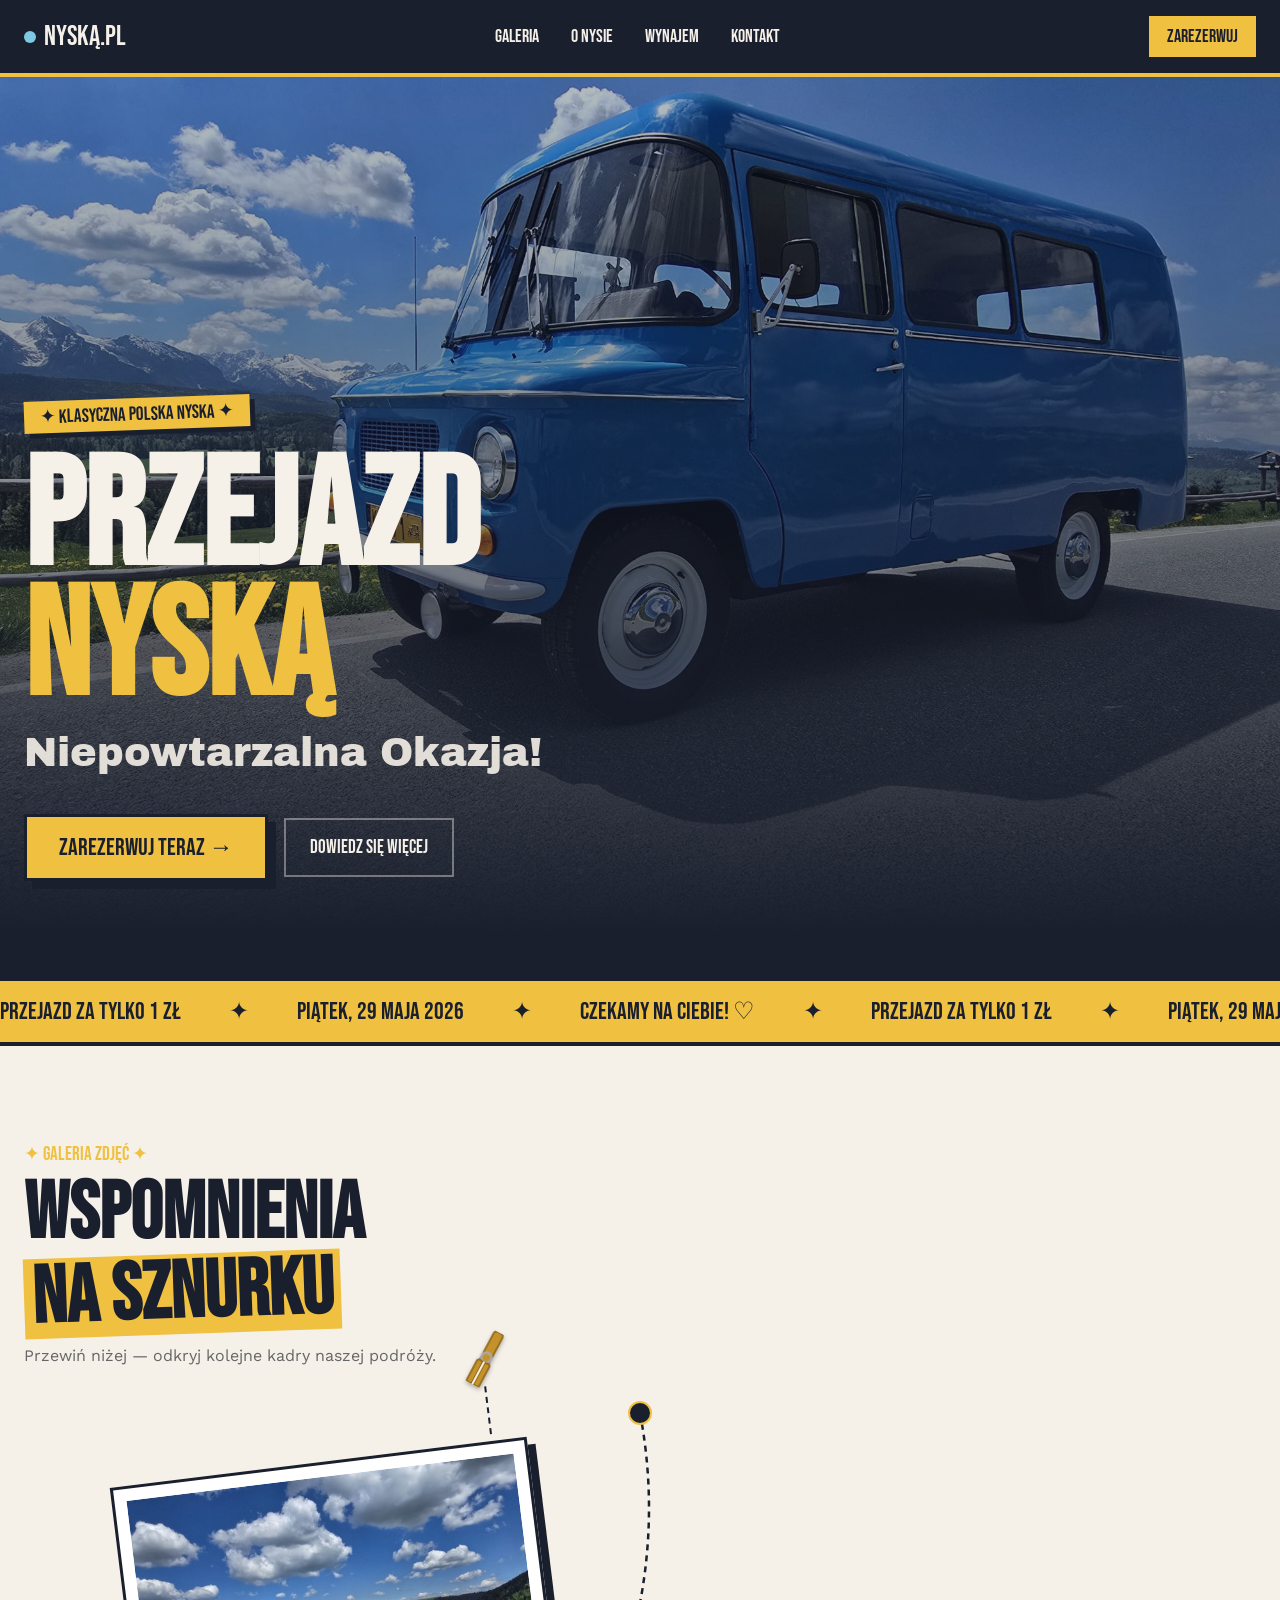
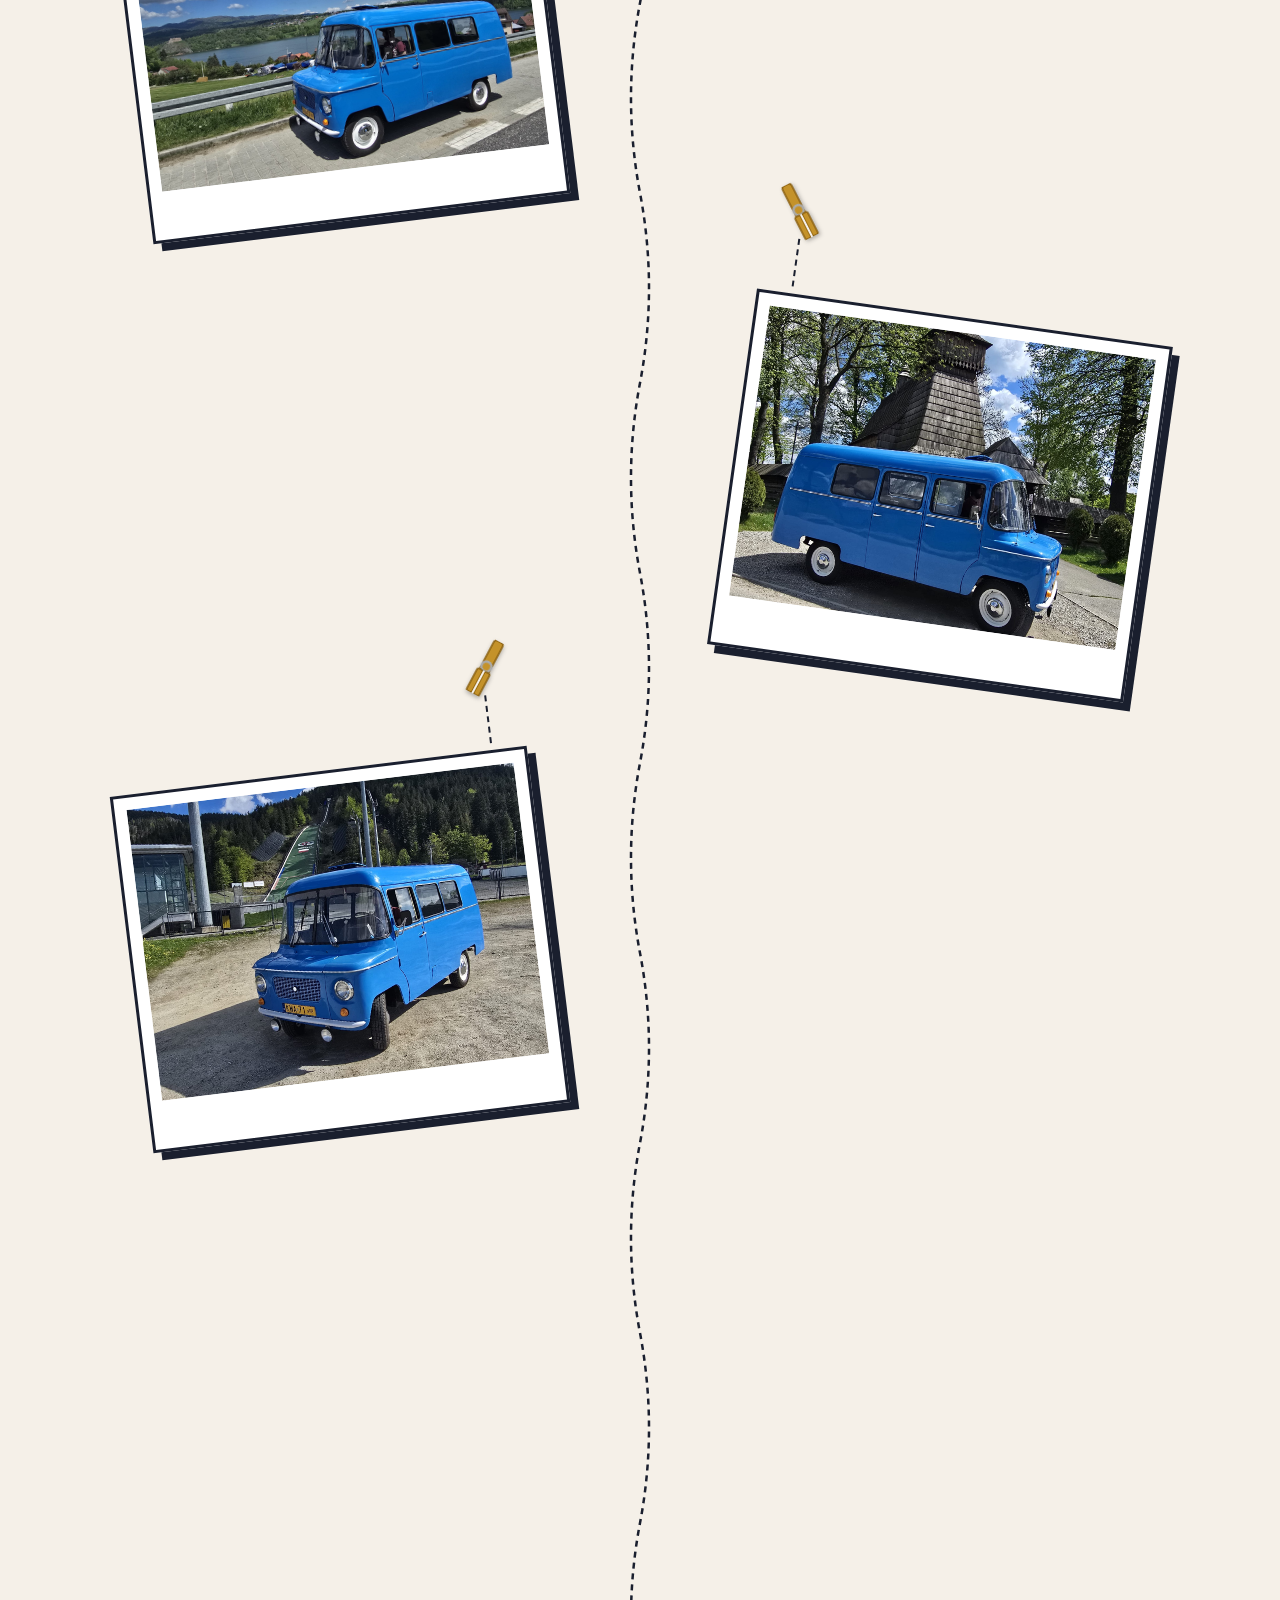
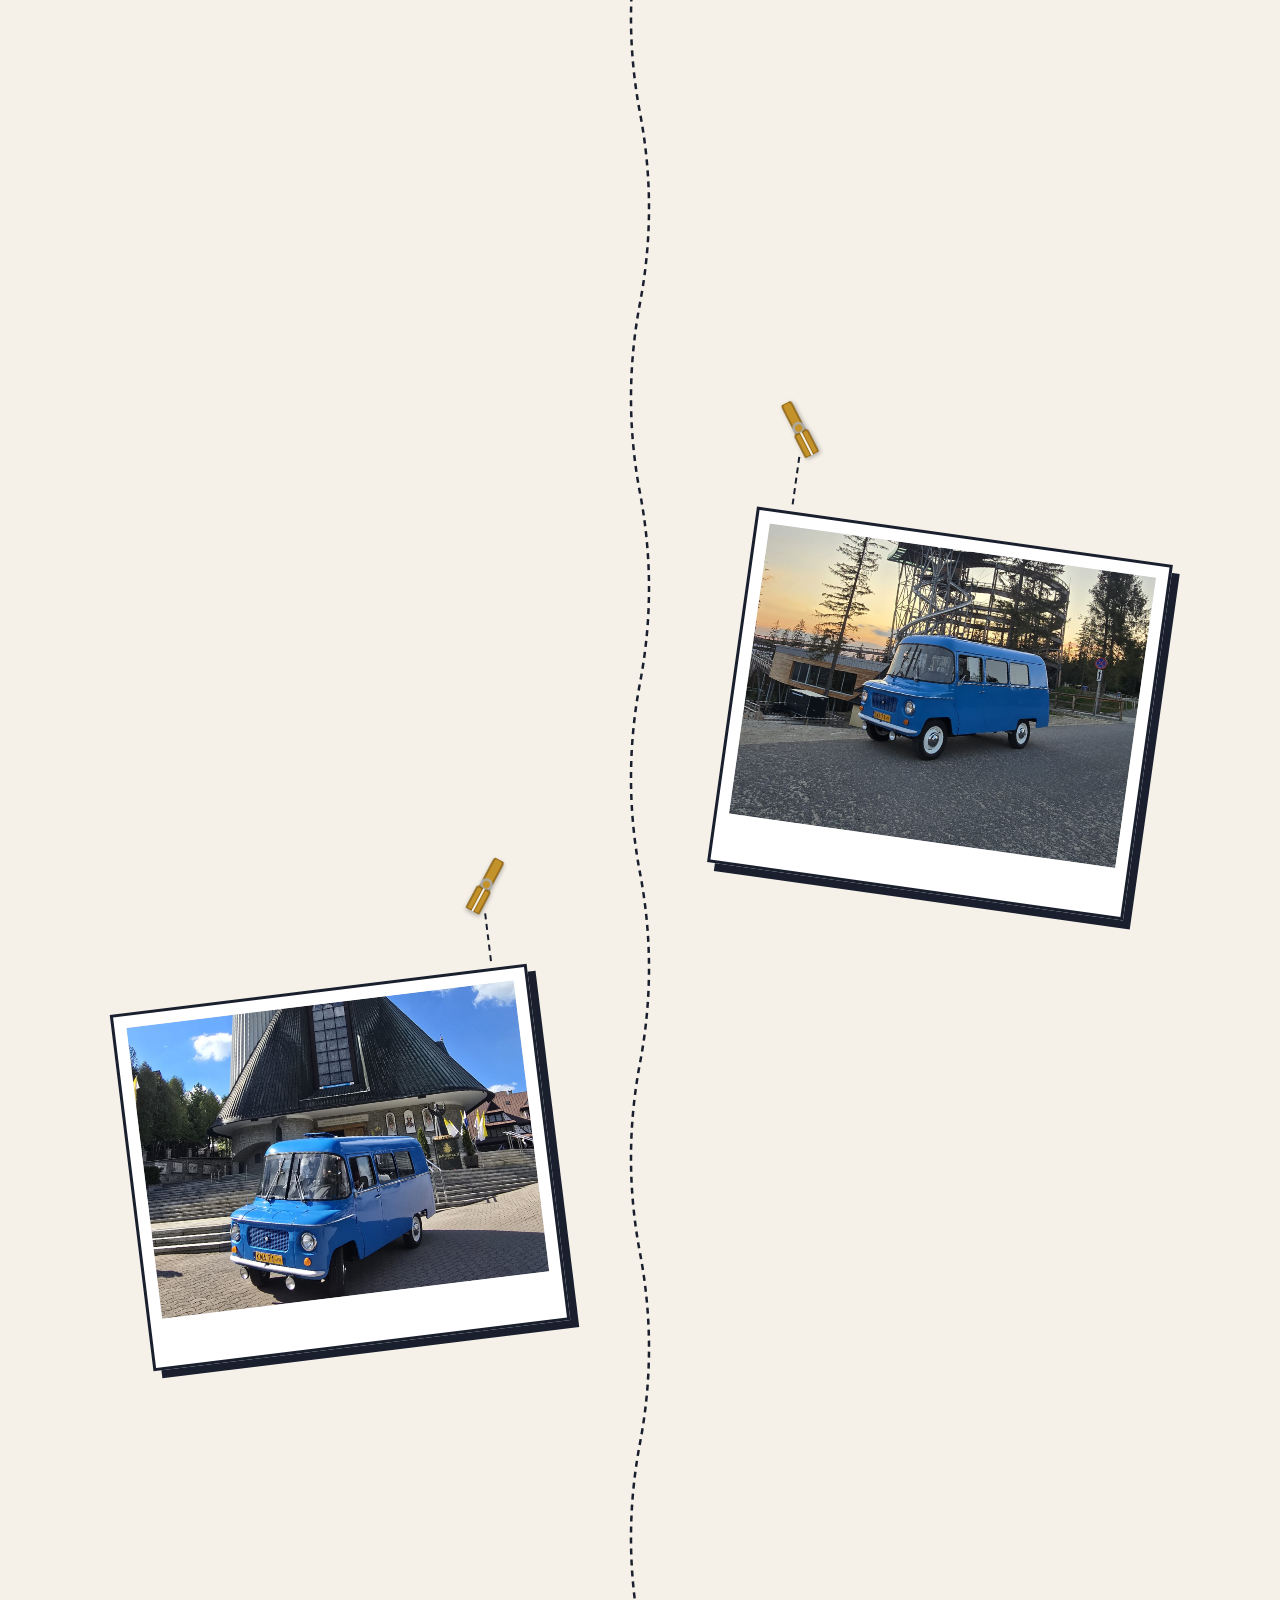
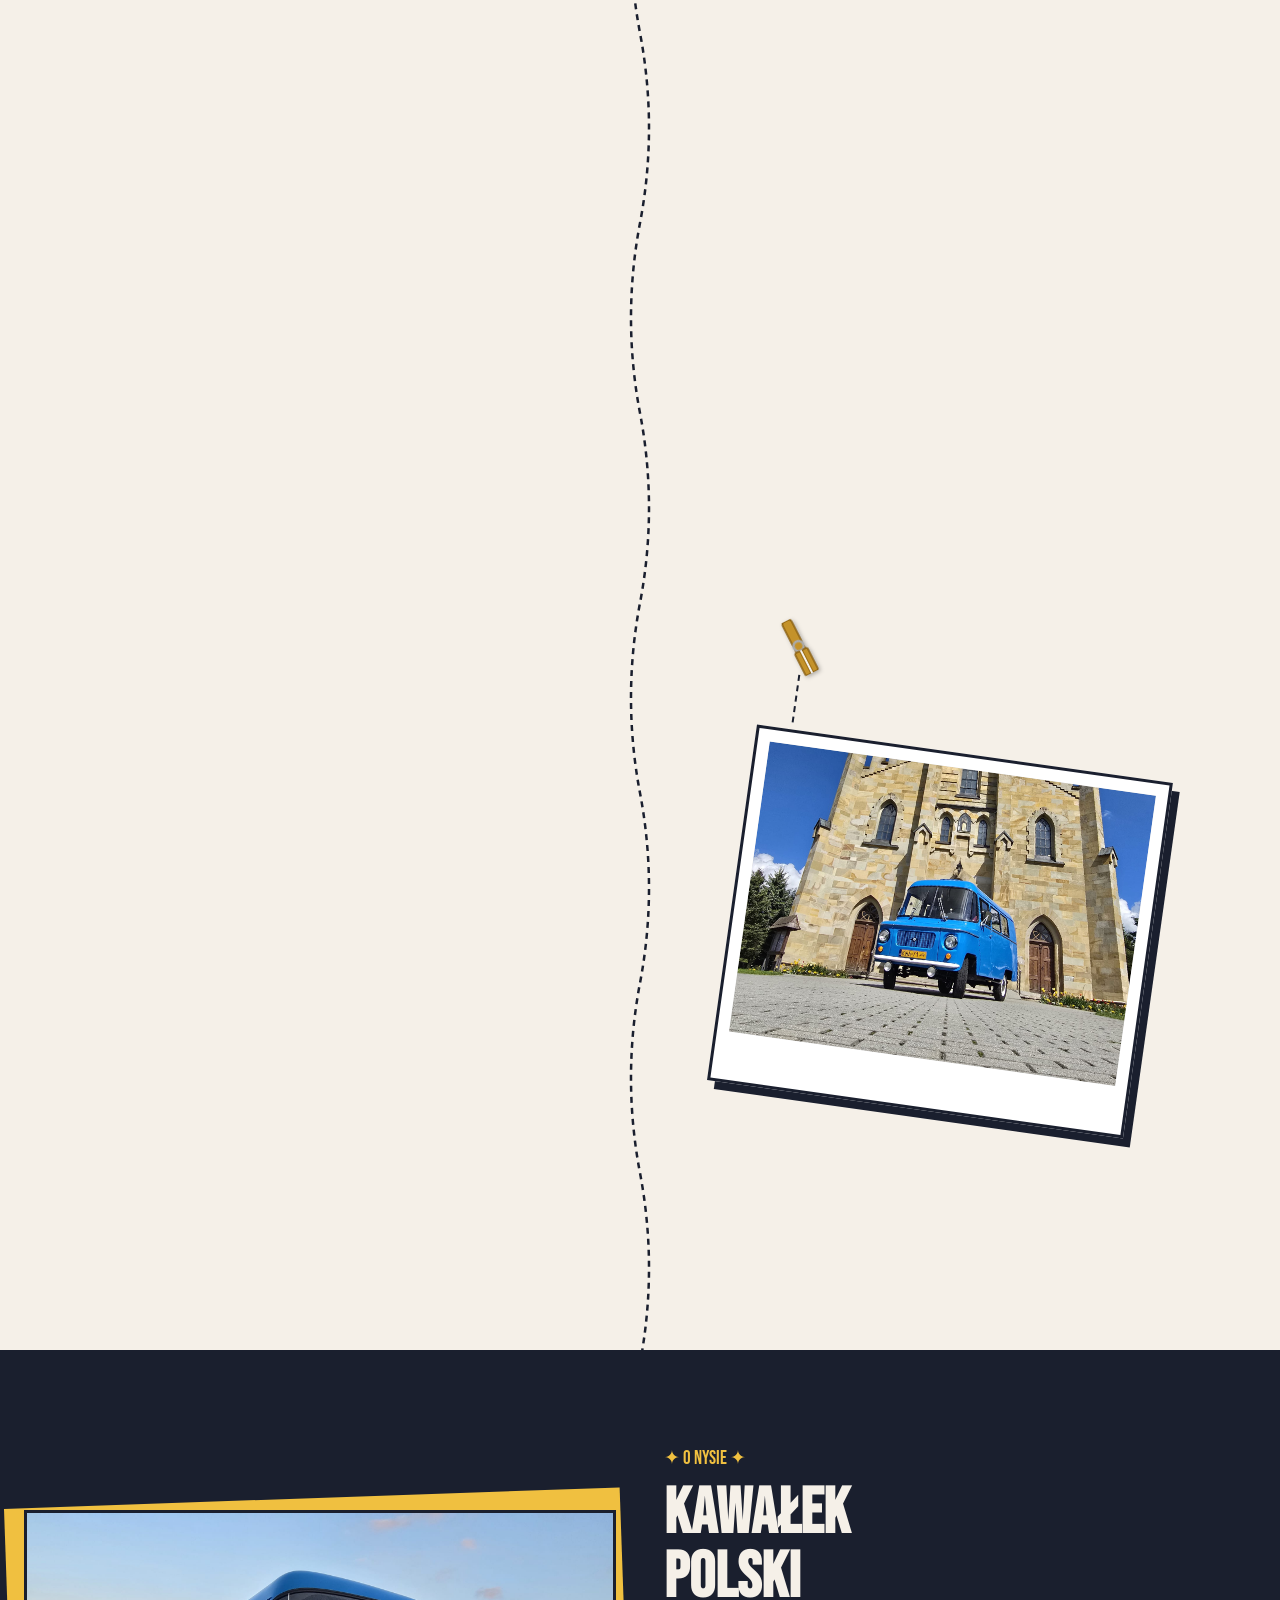
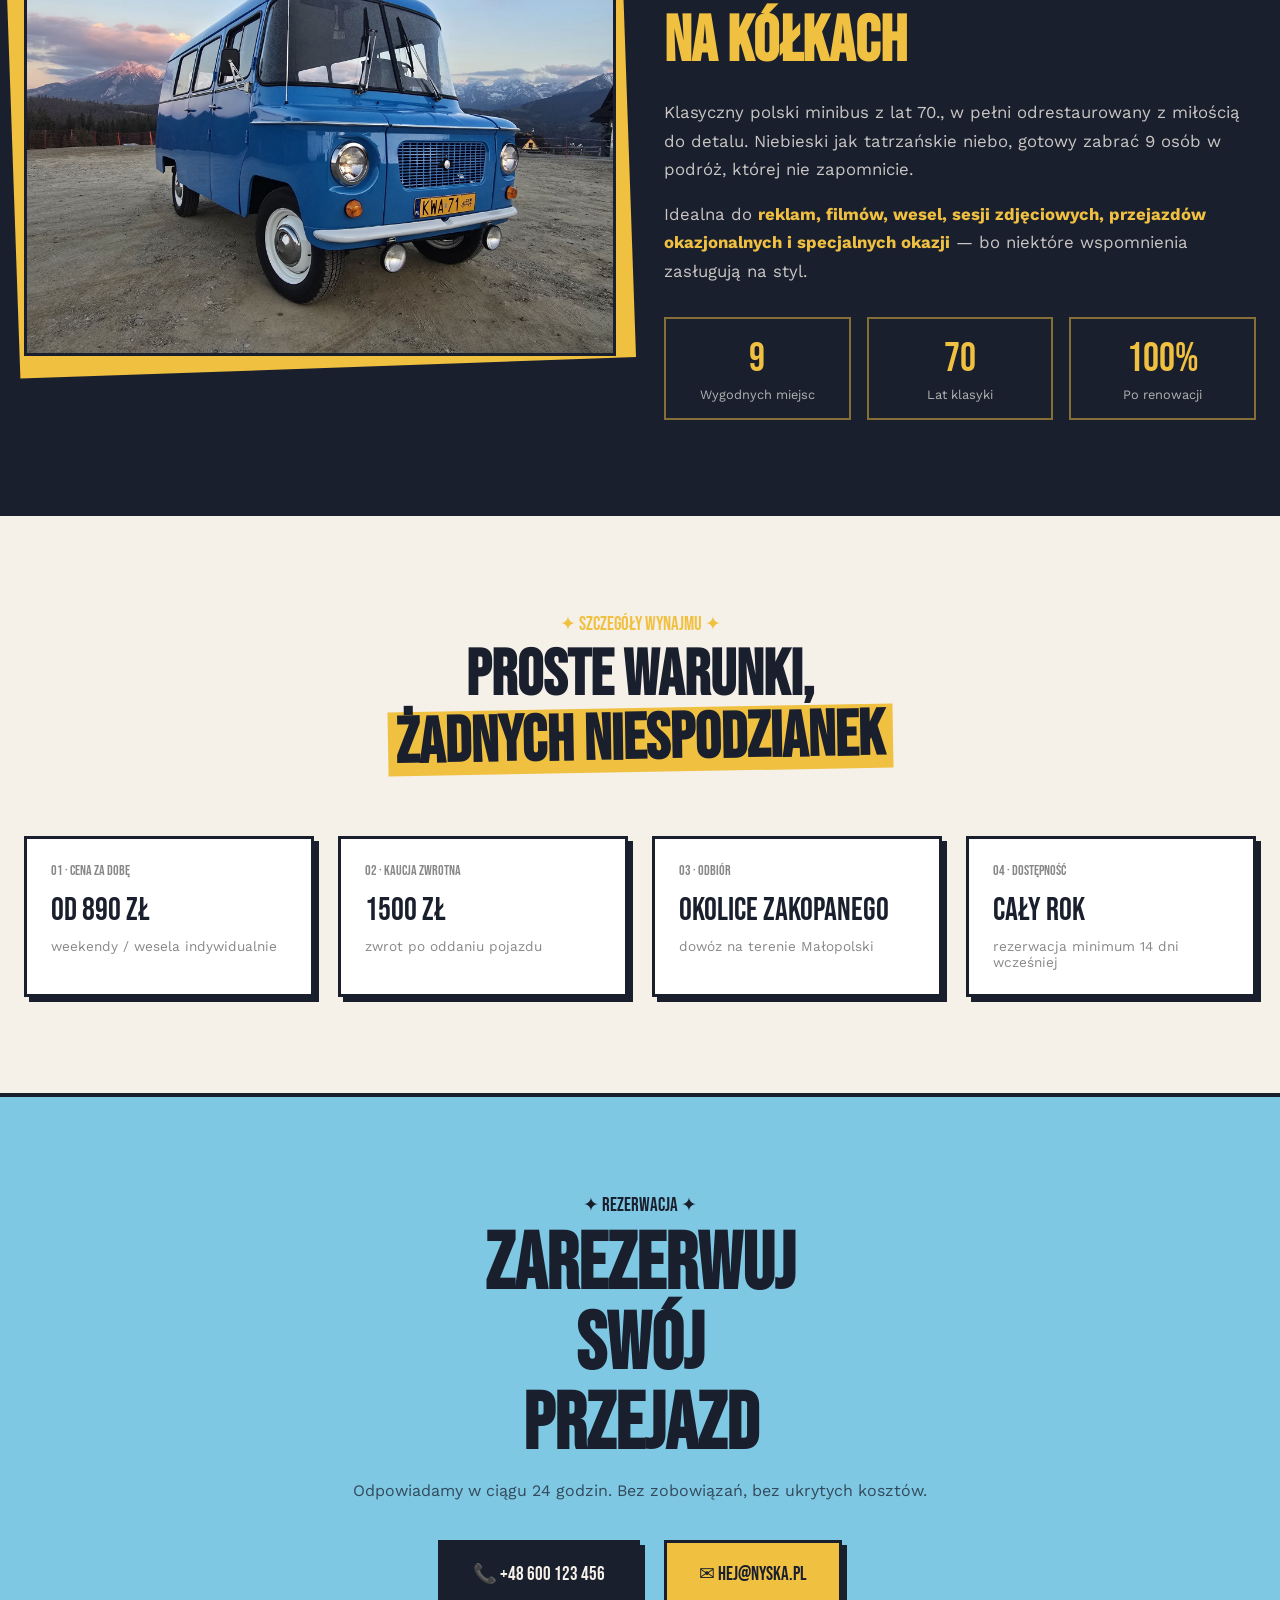
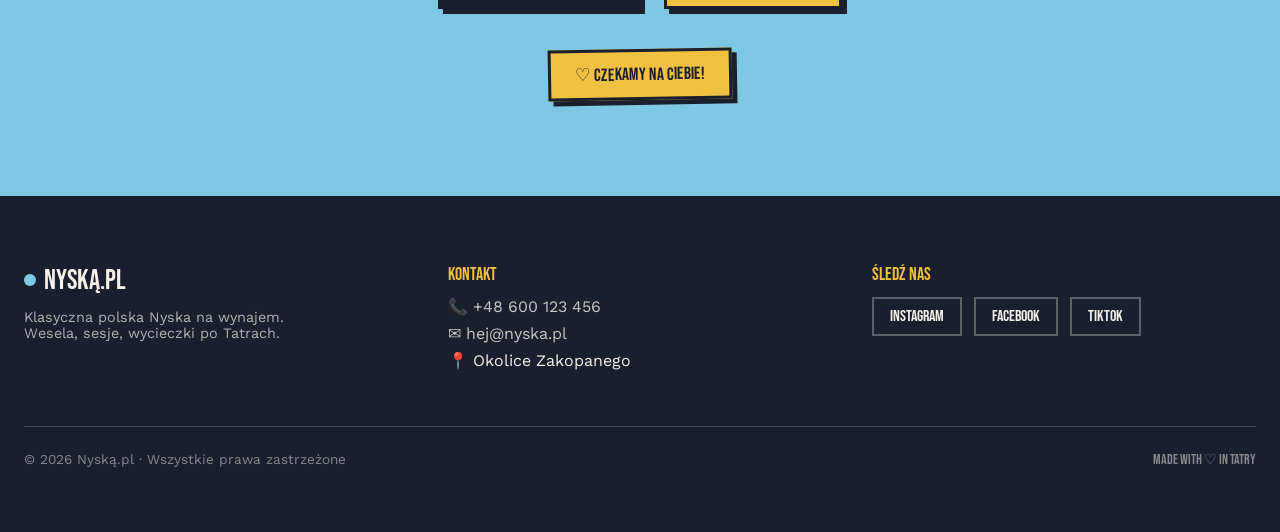
==== nysa-retro-ride/index.html @ ad93692d "init: pagebuilder — nysa-retro-ride" ====
<!DOCTYPE html>
<html lang="pl">
<head>
  <meta charset="utf-8">
  <meta name="viewport" content="width=device-width, initial-scale=1">
  <title>Nyską.pl — Wynajem klasycznej Nyski w okolicach Tatr</title>
  <meta name="description" content="Przejedź się klasyczną, niebieską Nyską! Wynajem zabytkowego polskiego minibusa na wesela, sesje i wycieczki po Tatrach.">

  <!-- Google Fonts -->
  <link rel="preconnect" href="https://fonts.googleapis.com">
  <link rel="preconnect" href="https://fonts.gstatic.com" crossorigin>
  <link href="https://fonts.googleapis.com/css2?family=Bebas+Neue&family=Archivo+Black&family=Work+Sans:wght@400;500;600&display=swap" rel="stylesheet">

  <link rel="stylesheet" href="nysa.css">
</head>
<body>

<!-- NAV -->
<nav class="nav">
  <div class="nav__inner">
    <a href="#hero" class="nav__logo">
      <span class="nav__logo-dot"></span>
      NYSKĄ.PL
    </a>
    <div class="nav__links">
      <a href="#galeria">Galeria</a>
      <a href="#o-nysie">O Nysie</a>
      <a href="#szczegoly">Wynajem</a>
      <a href="#kontakt">Kontakt</a>
    </div>
    <a href="#kontakt" class="nav__cta">Zarezerwuj</a>
  </div>
</nav>

<!-- HERO -->
<section id="hero" class="hero">
  <div class="hero__bg">
    <img src="assets/nysa-4.jpg" alt="Niebieska Nyska na górskiej drodze z Tatrami w tle" width="1920" height="1280">
  </div>
  <div class="hero__content">
    <div class="hero__badge">✦ Klasyczna polska Nyska ✦</div>
    <h1 class="hero__title">PRZEJAZD<br><span>NYSKĄ</span></h1>
    <p class="hero__subtitle">Niepowtarzalna Okazja!</p>
    <div class="hero__buttons">
      <a href="#kontakt" class="btn-primary">Zarezerwuj teraz →</a>
      <a href="#o-nysie" class="btn-ghost">Dowiedz się więcej</a>
    </div>
  </div>
</section>

<!-- TICKER -->
<div class="ticker">
  <div class="ticker__track">
    <span class="ticker__item">Przejazd za tylko 1 zł<span class="ticker__sep">✦</span></span>
    <span class="ticker__item">Piątek, 29 Maja 2026<span class="ticker__sep">✦</span></span>
    <span class="ticker__item">Czekamy na Ciebie! ♡<span class="ticker__sep">✦</span></span>
    <span class="ticker__item">Przejazd za tylko 1 zł<span class="ticker__sep">✦</span></span>
    <span class="ticker__item">Piątek, 29 Maja 2026<span class="ticker__sep">✦</span></span>
    <span class="ticker__item">Czekamy na Ciebie! ♡<span class="ticker__sep">✦</span></span>
  </div>
</div>

<!-- GALLERY_START -->
<section id="galeria" class="gallery">
  <div class="gallery__header">
    <div class="gallery__label">✦ Galeria zdjęć ✦</div>
    <h2 class="gallery__title">Wspomnienia<br><mark>na sznurku</mark></h2>
    <p class="gallery__subtitle">Przewiń niżej — odkryj kolejne kadry naszej podróży.</p>
  </div>

  <div class="gallery__clothesline">
    <div class="gallery__string-dot"></div>
    <svg class="gallery__rope" aria-hidden="true"><path class="gallery__rope-path"/></svg>

    <div class="gallery__items">

      <div class="gallery-card left">
        <div class="gallery-card__thread"></div><div class="gallery-card__peg"><svg viewBox="0 0 22 58" width="22" height="58" xmlns="http://www.w3.org/2000/svg"><rect x="6" y="0" width="10" height="34" rx="3" fill="#c4922a" stroke="#8a6010" stroke-width="1.5"/><circle cx="11" cy="28" r="5" fill="none" stroke="#aaa" stroke-width="2.5"/><rect x="4" y="33" width="6" height="25" rx="2" fill="#c4922a" stroke="#8a6010" stroke-width="1.5"/><rect x="12" y="33" width="6" height="25" rx="2" fill="#c4922a" stroke="#8a6010" stroke-width="1.5"/><rect x="10" y="33" width="2" height="25" fill="#f5f0e8"/></svg></div>
        <div class="gallery-card__inner"><div class="gallery-card__img"><img src="assets/nysa-2.jpg" alt="Nyska z przodu" loading="lazy"></div></div>
      </div>

      <div class="gallery-card right">
        <div class="gallery-card__thread"></div><div class="gallery-card__peg"><svg viewBox="0 0 22 58" width="22" height="58" xmlns="http://www.w3.org/2000/svg"><rect x="6" y="0" width="10" height="34" rx="3" fill="#c4922a" stroke="#8a6010" stroke-width="1.5"/><circle cx="11" cy="28" r="5" fill="none" stroke="#aaa" stroke-width="2.5"/><rect x="4" y="33" width="6" height="25" rx="2" fill="#c4922a" stroke="#8a6010" stroke-width="1.5"/><rect x="12" y="33" width="6" height="25" rx="2" fill="#c4922a" stroke="#8a6010" stroke-width="1.5"/><rect x="10" y="33" width="2" height="25" fill="#f5f0e8"/></svg></div>
        <div class="gallery-card__inner"><div class="gallery-card__img"><img src="assets/nysa-14.jpg" alt="Nyska przy drewnianym kościółku" loading="lazy"></div></div>
      </div>

      <div class="gallery-card left">
        <div class="gallery-card__thread"></div><div class="gallery-card__peg"><svg viewBox="0 0 22 58" width="22" height="58" xmlns="http://www.w3.org/2000/svg"><rect x="6" y="0" width="10" height="34" rx="3" fill="#c4922a" stroke="#8a6010" stroke-width="1.5"/><circle cx="11" cy="28" r="5" fill="none" stroke="#aaa" stroke-width="2.5"/><rect x="4" y="33" width="6" height="25" rx="2" fill="#c4922a" stroke="#8a6010" stroke-width="1.5"/><rect x="12" y="33" width="6" height="25" rx="2" fill="#c4922a" stroke="#8a6010" stroke-width="1.5"/><rect x="10" y="33" width="2" height="25" fill="#f5f0e8"/></svg></div>
        <div class="gallery-card__inner"><div class="gallery-card__img"><img src="assets/nysa-13.jpg" alt="Nyska przy skoczni w Zakopanem" loading="lazy"></div></div>
      </div>

      <div class="gallery-card right">
        <div class="gallery-card__thread"></div><div class="gallery-card__peg"><svg viewBox="0 0 22 58" width="22" height="58" xmlns="http://www.w3.org/2000/svg"><rect x="6" y="0" width="10" height="34" rx="3" fill="#c4922a" stroke="#8a6010" stroke-width="1.5"/><circle cx="11" cy="28" r="5" fill="none" stroke="#aaa" stroke-width="2.5"/><rect x="4" y="33" width="6" height="25" rx="2" fill="#c4922a" stroke="#8a6010" stroke-width="1.5"/><rect x="12" y="33" width="6" height="25" rx="2" fill="#c4922a" stroke="#8a6010" stroke-width="1.5"/><rect x="10" y="33" width="2" height="25" fill="#f5f0e8"/></svg></div>
        <div class="gallery-card__inner"><div class="gallery-card__img"><img src="assets/nysa-5.jpg" alt="Nyska weselna" loading="lazy" style="object-position:65% center"></div></div>
      </div>

      <div class="gallery-card left">
        <div class="gallery-card__thread"></div><div class="gallery-card__peg"><svg viewBox="0 0 22 58" width="22" height="58" xmlns="http://www.w3.org/2000/svg"><rect x="6" y="0" width="10" height="34" rx="3" fill="#c4922a" stroke="#8a6010" stroke-width="1.5"/><circle cx="11" cy="28" r="5" fill="none" stroke="#aaa" stroke-width="2.5"/><rect x="4" y="33" width="6" height="25" rx="2" fill="#c4922a" stroke="#8a6010" stroke-width="1.5"/><rect x="12" y="33" width="6" height="25" rx="2" fill="#c4922a" stroke="#8a6010" stroke-width="1.5"/><rect x="10" y="33" width="2" height="25" fill="#f5f0e8"/></svg></div>
        <div class="gallery-card__inner"><div class="gallery-card__img"><img src="assets/nysa-6.jpg" alt="Wnętrze Nyski" loading="lazy"></div></div>
      </div>

      <div class="gallery-card right">
        <div class="gallery-card__thread"></div><div class="gallery-card__peg"><svg viewBox="0 0 22 58" width="22" height="58" xmlns="http://www.w3.org/2000/svg"><rect x="6" y="0" width="10" height="34" rx="3" fill="#c4922a" stroke="#8a6010" stroke-width="1.5"/><circle cx="11" cy="28" r="5" fill="none" stroke="#aaa" stroke-width="2.5"/><rect x="4" y="33" width="6" height="25" rx="2" fill="#c4922a" stroke="#8a6010" stroke-width="1.5"/><rect x="12" y="33" width="6" height="25" rx="2" fill="#c4922a" stroke="#8a6010" stroke-width="1.5"/><rect x="10" y="33" width="2" height="25" fill="#f5f0e8"/></svg></div>
        <div class="gallery-card__inner"><div class="gallery-card__img"><img src="assets/nysa-7.jpg" alt="Nyska nad jeziorem" loading="lazy" style="object-position:center 80%"></div></div>
      </div>

      <div class="gallery-card left">
        <div class="gallery-card__thread"></div><div class="gallery-card__peg"><svg viewBox="0 0 22 58" width="22" height="58" xmlns="http://www.w3.org/2000/svg"><rect x="6" y="0" width="10" height="34" rx="3" fill="#c4922a" stroke="#8a6010" stroke-width="1.5"/><circle cx="11" cy="28" r="5" fill="none" stroke="#aaa" stroke-width="2.5"/><rect x="4" y="33" width="6" height="25" rx="2" fill="#c4922a" stroke="#8a6010" stroke-width="1.5"/><rect x="12" y="33" width="6" height="25" rx="2" fill="#c4922a" stroke="#8a6010" stroke-width="1.5"/><rect x="10" y="33" width="2" height="25" fill="#f5f0e8"/></svg></div>
        <div class="gallery-card__inner"><div class="gallery-card__img"><img src="assets/nysa-8.jpg" alt="Nyska w Tatrach" loading="lazy" style="object-position:center 75%"></div></div>
      </div>

      <div class="gallery-card right">
        <div class="gallery-card__thread"></div><div class="gallery-card__peg"><svg viewBox="0 0 22 58" width="22" height="58" xmlns="http://www.w3.org/2000/svg"><rect x="6" y="0" width="10" height="34" rx="3" fill="#c4922a" stroke="#8a6010" stroke-width="1.5"/><circle cx="11" cy="28" r="5" fill="none" stroke="#aaa" stroke-width="2.5"/><rect x="4" y="33" width="6" height="25" rx="2" fill="#c4922a" stroke="#8a6010" stroke-width="1.5"/><rect x="12" y="33" width="6" height="25" rx="2" fill="#c4922a" stroke="#8a6010" stroke-width="1.5"/><rect x="10" y="33" width="2" height="25" fill="#f5f0e8"/></svg></div>
        <div class="gallery-card__inner"><div class="gallery-card__img"><img src="assets/nysa-9.jpg" alt="Nyska z bliska" loading="lazy" style="object-position:70% 85%"></div></div>
      </div>

      <div class="gallery-card left">
        <div class="gallery-card__thread"></div><div class="gallery-card__peg"><svg viewBox="0 0 22 58" width="22" height="58" xmlns="http://www.w3.org/2000/svg"><rect x="6" y="0" width="10" height="34" rx="3" fill="#c4922a" stroke="#8a6010" stroke-width="1.5"/><circle cx="11" cy="28" r="5" fill="none" stroke="#aaa" stroke-width="2.5"/><rect x="4" y="33" width="6" height="25" rx="2" fill="#c4922a" stroke="#8a6010" stroke-width="1.5"/><rect x="12" y="33" width="6" height="25" rx="2" fill="#c4922a" stroke="#8a6010" stroke-width="1.5"/><rect x="10" y="33" width="2" height="25" fill="#f5f0e8"/></svg></div>
        <div class="gallery-card__inner"><div class="gallery-card__img"><img src="assets/nysa-10.jpg" alt="Sesja ślubna" loading="lazy" style="object-position:center 78%"></div></div>
      </div>

      <div class="gallery-card right">
        <div class="gallery-card__thread"></div><div class="gallery-card__peg"><svg viewBox="0 0 22 58" width="22" height="58" xmlns="http://www.w3.org/2000/svg"><rect x="6" y="0" width="10" height="34" rx="3" fill="#c4922a" stroke="#8a6010" stroke-width="1.5"/><circle cx="11" cy="28" r="5" fill="none" stroke="#aaa" stroke-width="2.5"/><rect x="4" y="33" width="6" height="25" rx="2" fill="#c4922a" stroke="#8a6010" stroke-width="1.5"/><rect x="12" y="33" width="6" height="25" rx="2" fill="#c4922a" stroke="#8a6010" stroke-width="1.5"/><rect x="10" y="33" width="2" height="25" fill="#f5f0e8"/></svg></div>
        <div class="gallery-card__inner"><div class="gallery-card__img"><img src="assets/nysa-11.jpg" alt="Nyska nad wodą" loading="lazy" style="object-position:center 85%"></div></div>
      </div>

    </div>
  </div>
</section>

<!-- ABOUT -->
<section id="o-nysie" class="about">
  <div class="about__inner">
    <div class="about__img-wrap">
      <img src="assets/nysa-12.jpg" alt="Klasyczna Nyska" loading="lazy">
    </div>
    <div class="about__copy">
      <div class="about__label">✦ O Nysie ✦</div>
      <h2 class="about__title">Kawałek<br>Polski<br><span>na kółkach</span></h2>
      <p class="about__text">Klasyczny polski minibus z lat 70., w pełni odrestaurowany z miłością do detalu. Niebieski jak tatrzańskie niebo, gotowy zabrać 9 osób w podróż, której nie zapomnicie.</p>
      <p class="about__text">Idealna do <strong>reklam, filmów, wesel, sesji zdjęciowych, przejazdów okazjonalnych i specjalnych okazji</strong> — bo niektóre wspomnienia zasługują na styl.</p>
      <div class="about__stats">
        <div class="about__stat">
          <div class="about__stat-num">9</div>
          <div class="about__stat-label">Wygodnych miejsc</div>
        </div>
        <div class="about__stat">
          <div class="about__stat-num">70</div>
          <div class="about__stat-label">Lat klasyki</div>
        </div>
        <div class="about__stat">
          <div class="about__stat-num">100%</div>
          <div class="about__stat-label">Po renowacji</div>
        </div>

      </div>
      </div>
    </div>
  </div>
</section>

<!-- PRICING -->
<section id="szczegoly" class="pricing">
  <div class="pricing__header">
    <div class="pricing__label">✦ Szczegóły wynajmu ✦</div>
    <h2 class="pricing__title">Proste warunki,<br><mark>żadnych niespodzianek</mark></h2>
  </div>
  <div class="pricing__grid">
    <div class="pricing__card">
      <div class="pricing__card-num">01 · Cena za dobę</div>
      <div class="pricing__card-price">od 890 zł</div>
      <div class="pricing__card-note">weekendy / wesela indywidualnie</div>
    </div>
    <div class="pricing__card">
      <div class="pricing__card-num">02 · Kaucja zwrotna</div>
      <div class="pricing__card-price">1500 zł</div>
      <div class="pricing__card-note">zwrot po oddaniu pojazdu</div>
    </div>
    <div class="pricing__card">
      <div class="pricing__card-num">03 · Odbiór</div>
      <div class="pricing__card-price">Okolice Zakopanego</div>
      <div class="pricing__card-note">dowóz na terenie Małopolski</div>
    </div>
    <div class="pricing__card">
      <div class="pricing__card-num">04 · Dostępność</div>
      <div class="pricing__card-price">Cały rok</div>
      <div class="pricing__card-note">rezerwacja minimum 14 dni wcześniej</div>
    </div>
  </div>
</section>

<!-- CONTACT -->
<section id="kontakt" class="contact">
  <div class="contact__inner">
    <div class="contact__label">✦ Rezerwacja ✦</div>
    <h2 class="contact__title">Zarezerwuj<br>Swój<br>Przejazd</h2>
    <p class="contact__subtitle">Odpowiadamy w ciągu 24 godzin. Bez zobowiązań, bez ukrytych kosztów.</p>
    <div class="contact__buttons">
      <a href="tel:+48600123456" class="contact__btn-phone">📞 +48 600 123 456</a>
      <a href="mailto:hej@nyska.pl" class="contact__btn-email">✉ hej@nyska.pl</a>
    </div>
    <div class="contact__badge">♡ Czekamy na Ciebie!</div>
  </div>
</section>

<!-- FOOTER -->
<footer class="footer">
  <div class="footer__inner">
    <div>
      <div class="footer__logo">
        <span class="footer__logo-dot"></span>
        NYSKĄ.PL
      </div>
      <p class="footer__tagline">Klasyczna polska Nyska na wynajem.<br>Wesela, sesje, wycieczki po Tatrach.</p>
    </div>
    <div>
      <div class="footer__heading">Kontakt</div>
      <ul class="footer__list">
        <li><a href="tel:+48600123456">📞 +48 600 123 456</a></li>
        <li><a href="mailto:hej@nyska.pl">✉ hej@nyska.pl</a></li>
        <li>📍 Okolice Zakopanego</li>
      </ul>
    </div>
    <div>
      <div class="footer__heading">Śledź nas</div>
      <div class="footer__socials">
        <a href="#" class="footer__social">Instagram</a>
        <a href="#" class="footer__social">Facebook</a>
        <a href="#" class="footer__social">TikTok</a>
      </div>
    </div>
  </div>
  <div class="footer__bottom">
    <span>© 2026 Nyską.pl · Wszystkie prawa zastrzeżone</span>
    <span class="footer__bottom-right">Made with ♡ in Tatry</span>
  </div>
</footer>

<!-- LIGHTBOX -->
<div class="lightbox" id="lightbox" role="dialog" aria-modal="true">
  <button class="lightbox__close" id="lb-close" aria-label="Zamknij">✕</button>
  <button class="lightbox__arrow lightbox__arrow--prev" id="lb-prev" aria-label="Poprzednie">‹</button>
  <img class="lightbox__img" id="lb-img" src="" alt="">
  <button class="lightbox__arrow lightbox__arrow--next" id="lb-next" aria-label="Następne">›</button>
</div>

<script src="nysa.js"></script>
</body>
</html>
---- nysa-retro-ride/nysa.css ----
/* ==========================================================================
   NYSKA.PL — Clean hand-written CSS
   ========================================================================== */

/* 1. Variables
   ========================================================================== */
:root {
  --navy:   #1a1f2e;
  --yellow: #f0c040;
  --cream:  #f5f0e8;
  --sky:    #7ec8e3;
  --white:  #ffffff;

  --font-poster:  'Bebas Neue', sans-serif;
  --font-display: 'Archivo Black', sans-serif;
  --font-body:    'Work Sans', sans-serif;

  --border:    3px solid var(--navy);
  --shadow:    8px 8px 0 var(--navy);
  --shadow-sm: 5px 5px 0 var(--navy);
}

/* 2. Reset
   ========================================================================== */
*, *::before, *::after { box-sizing: border-box; margin: 0; padding: 0; }
html { scroll-behavior: smooth; }
body { font-family: var(--font-body); background: var(--cream); color: var(--navy); }
img { max-width: 100%; display: block; }
a { text-decoration: none; color: inherit; }
ul { list-style: none; }

/* 3. Shared utilities
   ========================================================================== */
.container { max-width: 1280px; margin: 0 auto; padding: 0 1.5rem; }

.btn-primary {
  display: inline-block;
  background: var(--yellow);
  color: var(--navy);
  padding: 1rem 2rem;
  font-family: var(--font-poster);
  font-size: 1.5rem;
  border: var(--border);
  box-shadow: var(--shadow);
  transition: transform 0.2s;
}
.btn-primary:hover { transform: translateY(-3px); }

.btn-ghost {
  display: inline-block;
  padding: 1rem 1.5rem;
  font-family: var(--font-poster);
  font-size: 1.2rem;
  color: var(--cream);
  border: 2px solid rgba(245, 240, 232, 0.4);
  transition: border-color 0.2s, color 0.2s;
}
.btn-ghost:hover { border-color: var(--yellow); color: var(--yellow); }

/* 4. Nav
   ========================================================================== */
.nav {
  position: sticky;
  top: 0;
  z-index: 50;
  background: var(--navy);
  color: var(--cream);
  border-bottom: 4px solid var(--yellow);
}

.nav__inner {
  max-width: 1280px;
  margin: 0 auto;
  padding: 1rem 1.5rem;
  display: flex;
  align-items: center;
  justify-content: space-between;
}

.nav__logo {
  font-family: var(--font-poster);
  font-size: 1.75rem;
  color: var(--cream);
  display: flex;
  align-items: center;
  gap: 0.5rem;
}
.nav__logo-dot {
  width: 12px;
  height: 12px;
  background: var(--sky);
  border-radius: 50%;
  display: inline-block;
  flex-shrink: 0;
}

.nav__links {
  display: flex;
  align-items: center;
  gap: 2rem;
  font-family: var(--font-poster);
  font-size: 1.1rem;
}
.nav__links a { color: var(--cream); transition: color 0.2s; }
.nav__links a:hover { color: var(--yellow); }

.nav__cta {
  background: var(--yellow);
  color: var(--navy);
  padding: 0.5rem 1rem;
  font-family: var(--font-poster);
  font-size: 1.1rem;
  border: 2px solid var(--yellow);
  transition: background 0.2s, color 0.2s;
}
.nav__cta:hover { background: transparent; color: var(--yellow); }

@media (max-width: 768px) {
  .nav__links { display: none; }
}

/* 5. Hero
   ========================================================================== */
.hero {
  position: relative;
  overflow: hidden;
  background: var(--navy);
  color: var(--cream);
  height: min(75vw, 100vh);
  min-height: 480px;
  display: flex;
  align-items: flex-end;
}

.hero__bg {
  position: absolute;
  inset: 0;
}
.hero__bg img {
  width: 100%;
  height: 100%;
  object-fit: cover;
  object-position: center center;
  opacity: 0.7;
}
.hero__bg::after {
  content: '';
  position: absolute;
  inset: 0;
  background: linear-gradient(to top, var(--navy) 5%, rgba(26,31,46,0.35) 50%, transparent);
}

.hero__content {
  position: relative;
  max-width: 1280px;
  margin: 0 auto;
  padding: 8rem 1.5rem 6rem;
  width: 100%;
}

.hero__badge {
  display: inline-block;
  background: var(--yellow);
  color: var(--navy);
  padding: 0.25rem 1rem;
  font-family: var(--font-poster);
  font-size: 1.2rem;
  margin-bottom: 1.5rem;
  transform: rotate(-2deg);
  box-shadow: var(--shadow-sm);
}

.hero__title {
  font-family: var(--font-poster);
  font-size: clamp(5rem, 12vw, 10rem);
  line-height: 0.85;
  color: var(--cream);
  margin-bottom: 1rem;
}
.hero__title span { color: var(--yellow); }

.hero__subtitle {
  font-family: var(--font-display);
  font-size: clamp(1.5rem, 4vw, 2.5rem);
  color: rgba(245, 240, 232, 0.9);
  margin-bottom: 2.5rem;
  max-width: 42rem;
}

.hero__buttons {
  display: flex;
  flex-wrap: wrap;
  gap: 1rem;
  align-items: center;
}

/* 6. Ticker
   ========================================================================== */
.ticker {
  background: var(--yellow);
  color: var(--navy);
  border-top: 4px solid var(--navy);
  border-bottom: 4px solid var(--navy);
  padding: 1rem 0;
  overflow: hidden;
}

.ticker__track {
  display: flex;
  gap: 3rem;
  white-space: nowrap;
  animation: ticker-scroll 30s linear infinite;
}

.ticker__item {
  font-family: var(--font-poster);
  font-size: 1.5rem;
  display: flex;
  align-items: center;
  gap: 3rem;
  flex-shrink: 0;
}

.ticker__sep { color: var(--navy); }

@keyframes ticker-scroll {
  0%   { transform: translateX(0); }
  100% { transform: translateX(-50%); }
}

/* 7. Gallery
   ========================================================================== */
.gallery {
  background: var(--cream);
  padding: 6rem 1.5rem;
  overflow: hidden;
}

.gallery__header {
  max-width: 1280px;
  margin: 0 auto 3rem;
}
.gallery__label {
  font-family: var(--font-poster);
  color: var(--yellow);
  font-size: 1.2rem;
  margin-bottom: 0.5rem;
}
.gallery__title {
  font-family: var(--font-poster);
  font-size: clamp(3rem, 7vw, 5rem);
  color: var(--navy);
  line-height: 1;
}
.gallery__title mark {
  background: var(--yellow);
  color: var(--navy);
  padding: 0 0.5rem;
  transform: rotate(-2deg);
  display: inline-block;
}
.gallery__subtitle { color: #666; margin-top: 0.75rem; }

.gallery__clothesline {
  position: relative;
  max-width: 1280px;
  margin: 0 auto;
}

/* Wavy SVG rope */
.gallery__rope {
  position: absolute;
  left: 50%;
  top: 0;
  transform: translateX(-50%);
  width: 120px;
  pointer-events: none;
  overflow: visible;
}
.gallery__rope path {
  stroke: var(--navy);
  stroke-width: 2.5;
  stroke-dasharray: 6 5;
  fill: none;
}

.gallery__string-dot {
  position: absolute;
  left: 50%;
  top: -12px;
  width: 24px;
  height: 24px;
  background: var(--navy);
  border: 2px solid var(--yellow);
  border-radius: 50%;
  transform: translateX(-50%);
  z-index: 2;
}

.gallery__items {
  display: flex;
  flex-direction: column;
  padding: 3rem 0;
}

/* Gallery card base */
.gallery-card {
  position: relative;
  width: 520px;
  margin-bottom: 6rem;
  opacity: 0;
  transition: opacity 0.7s ease, transform 0.7s ease;
}

.gallery-card.left {
  align-self: flex-start;
  margin-left: calc(50% - 600px);
  transform: rotate(-7deg) translateY(-50px);
}
.gallery-card.right {
  align-self: flex-end;
  margin-right: calc(50% - 600px);
  transform: rotate(8deg) translateY(-50px);
}

.gallery-card.visible.left  { opacity: 1; transform: rotate(-7deg) translateY(0); }
.gallery-card.visible.right { opacity: 1; transform: rotate(8deg)  translateY(0); }

/* Thread from card up to clothespin */
.gallery-card__thread {
  position: absolute;
  top: -55px;
  right: 34px;
  width: 0;
  height: 48px;
  border-left: 2px dashed var(--navy);
  z-index: 1;
}
.gallery-card.right .gallery-card__thread {
  right: auto;
  left: 34px;
}

/* Clothespin pointing toward the rope (center) */
.gallery-card__peg {
  position: absolute;
  top: -112px;
  right: 21px;
  z-index: 3;
  transform: rotate(35deg);
  filter: drop-shadow(1px 2px 2px rgba(0,0,0,0.3));
}
.gallery-card.right .gallery-card__peg {
  right: auto;
  left: 21px;
  transform: rotate(-35deg);
}

.gallery-card__inner {
  background: var(--white);
  border: var(--border);
  box-shadow: var(--shadow);
  padding: 0.75rem 0.75rem 3rem;
}

.gallery-card__img {
  aspect-ratio: 4/3;
  overflow: hidden;
  background: #ddd;
}
.gallery-card__img img {
  width: 100%;
  height: 100%;
  object-fit: cover;
  transition: transform 0.4s;
}
.gallery-card:hover .gallery-card__img img { transform: scale(1.04); }

.gallery-card__caption {
  position: absolute;
  bottom: 0.75rem;
  left: 0;
  right: 0;
  text-align: center;
  font-family: var(--font-poster);
  font-size: 1.1rem;
  color: var(--navy);
}

@media (max-width: 1280px) {
  .gallery-card { width: 420px; }
  .gallery-card.left  { margin-left: calc(50% - 510px); }
  .gallery-card.right { margin-right: calc(50% - 510px); }
}

@media (max-width: 1000px) {
  .gallery-card { width: 320px; }
  .gallery-card.left  { margin-left: calc(50% - 400px); }
  .gallery-card.right { margin-right: calc(50% - 400px); }
}

@media (max-width: 740px) {
  .gallery-card { width: 260px; }
  .gallery-card.left  { margin-left: calc(50% - 320px); }
  .gallery-card.right { margin-right: calc(50% - 320px); }
}

@media (max-width: 640px) {
  .gallery__rope,
  .gallery__string-dot,
  .gallery-card__peg,
  .gallery-card__thread { display: none; }
  .gallery-card.left,
  .gallery-card.right {
    align-self: center;
    margin-left: auto;
    margin-right: auto;
    width: min(420px, 92vw);
    transform: rotate(0deg) translateY(-30px);
  }
  .gallery-card.visible.left,
  .gallery-card.visible.right { transform: rotate(0deg) translateY(0); }
}

/* 8. About
   ========================================================================== */
.about {
  background: var(--navy);
  color: var(--cream);
  padding: 6rem 1.5rem;
}

.about__inner {
  max-width: 1280px;
  margin: 0 auto;
  display: grid;
  grid-template-columns: 1fr 1fr;
  gap: 3rem;
  align-items: center;
}

.about__img-wrap {
  position: relative;
}
.about__img-wrap::before {
  content: '';
  position: absolute;
  inset: -12px;
  background: var(--yellow);
  transform: rotate(-2deg);
  z-index: 0;
}
.about__img-wrap img {
  position: relative;
  width: 100%;
  object-fit: cover;
  border: var(--border);
  z-index: 1;
}

.about__label {
  font-family: var(--font-poster);
  color: var(--yellow);
  font-size: 1.2rem;
  margin-bottom: 0.75rem;
}
.about__title {
  font-family: var(--font-poster);
  font-size: clamp(2.5rem, 5vw, 4.5rem);
  line-height: 1;
  margin-bottom: 1.5rem;
}
.about__title span { color: var(--yellow); }

.about__text {
  color: rgba(245, 240, 232, 0.8);
  line-height: 1.7;
  margin-bottom: 1rem;
  font-size: 1.05rem;
}
.about__text strong { color: var(--yellow); }

.about__stats {
  display: grid;
  grid-template-columns: repeat(3, 1fr);
  gap: 1rem;
  margin-top: 2rem;
}
.about__stat {
  border: 2px solid rgba(240, 192, 64, 0.5);
  padding: 1rem;
  text-align: center;
}
.about__stat-num {
  font-family: var(--font-poster);
  font-size: 2.5rem;
  color: var(--yellow);
}
.about__stat-label {
  font-size: 0.8rem;
  color: rgba(245, 240, 232, 0.7);
  margin-top: 0.25rem;
}

@media (max-width: 768px) {
  .about__inner { grid-template-columns: 1fr; }
}

/* 9. Pricing
   ========================================================================== */
.pricing {
  background: var(--cream);
  padding: 6rem 1.5rem;
}

.pricing__header { text-align: center; margin-bottom: 4rem; }
.pricing__label {
  font-family: var(--font-poster);
  color: var(--yellow);
  font-size: 1.2rem;
  margin-bottom: 0.5rem;
}
.pricing__title {
  font-family: var(--font-poster);
  font-size: clamp(2.5rem, 5vw, 4.5rem);
  color: var(--navy);
  line-height: 1;
}
.pricing__title mark {
  background: var(--yellow);
  color: var(--navy);
  padding: 0 0.5rem;
  transform: rotate(-1deg);
  display: inline-block;
}

.pricing__grid {
  max-width: 1280px;
  margin: 0 auto;
  display: grid;
  grid-template-columns: repeat(4, 1fr);
  gap: 1.5rem;
}
.pricing__card {
  background: var(--white);
  border: var(--border);
  padding: 1.5rem;
  box-shadow: var(--shadow-sm);
  transition: transform 0.2s;
}
.pricing__card:hover { transform: translateY(-4px); }
.pricing__card-num {
  font-family: var(--font-poster);
  font-size: 0.85rem;
  color: #888;
  margin-bottom: 0.75rem;
}
.pricing__card-price {
  font-family: var(--font-poster);
  font-size: 2rem;
  color: var(--navy);
  margin-bottom: 0.5rem;
}
.pricing__card-note { font-size: 0.85rem; color: #888; }

@media (max-width: 900px) {
  .pricing__grid { grid-template-columns: repeat(2, 1fr); }
}
@media (max-width: 500px) {
  .pricing__grid { grid-template-columns: 1fr; }
}

/* 10. Contact
   ========================================================================== */
.contact {
  background: var(--sky);
  padding: 6rem 1.5rem;
  border-top: 4px solid var(--navy);
  border-bottom: 4px solid var(--navy);
}

.contact__inner {
  max-width: 640px;
  margin: 0 auto;
  text-align: center;
}
.contact__label {
  font-family: var(--font-poster);
  font-size: 1.2rem;
  color: var(--navy);
  margin-bottom: 0.5rem;
}
.contact__title {
  font-family: var(--font-poster);
  font-size: clamp(3rem, 7vw, 5rem);
  color: var(--navy);
  line-height: 1;
  margin-bottom: 1rem;
}
.contact__subtitle {
  color: rgba(26, 31, 46, 0.75);
  margin-bottom: 2.5rem;
}
.contact__buttons {
  display: flex;
  gap: 1.5rem;
  justify-content: center;
  flex-wrap: wrap;
}
.contact__btn-phone,
.contact__btn-email {
  display: flex;
  align-items: center;
  gap: 0.75rem;
  padding: 1.2rem 2rem;
  border: var(--border);
  box-shadow: var(--shadow-sm);
  font-family: var(--font-poster);
  font-size: 1.2rem;
  transition: transform 0.2s;
}
.contact__btn-phone:hover,
.contact__btn-email:hover { transform: translateY(-3px); }
.contact__btn-phone { background: var(--navy); color: var(--cream); }
.contact__btn-email { background: var(--yellow); color: var(--navy); }

.contact__badge {
  margin-top: 2.5rem;
  display: inline-block;
  background: var(--yellow);
  color: var(--navy);
  padding: 0.75rem 1.5rem;
  border: var(--border);
  box-shadow: var(--shadow-sm);
  font-family: var(--font-poster);
  font-size: 1.1rem;
  transform: rotate(-1deg);
}

/* 11. Footer
   ========================================================================== */
.footer {
  background: var(--navy);
  color: var(--cream);
  padding: 4rem 1.5rem;
}

.footer__inner {
  max-width: 1280px;
  margin: 0 auto;
  display: grid;
  grid-template-columns: repeat(3, 1fr);
  gap: 2.5rem;
}

.footer__logo {
  font-family: var(--font-poster);
  font-size: 1.75rem;
  margin-bottom: 0.75rem;
  display: flex;
  align-items: center;
  gap: 0.5rem;
}
.footer__logo-dot {
  width: 12px;
  height: 12px;
  background: var(--sky);
  border-radius: 50%;
  display: inline-block;
  flex-shrink: 0;
}
.footer__tagline { color: rgba(245,240,232,0.7); font-size: 0.9rem; }

.footer__heading {
  font-family: var(--font-poster);
  color: var(--yellow);
  font-size: 1.1rem;
  margin-bottom: 0.75rem;
}

.footer__list li { margin-bottom: 0.5rem; }
.footer__list a { color: rgba(245,240,232,0.8); transition: color 0.2s; }
.footer__list a:hover { color: var(--yellow); }

.footer__socials { display: flex; gap: 0.75rem; flex-wrap: wrap; }
.footer__social {
  padding: 0.5rem 1rem;
  border: 2px solid rgba(245,240,232,0.3);
  font-family: var(--font-poster);
  color: var(--cream);
  transition: border-color 0.2s, color 0.2s;
}
.footer__social:hover { border-color: var(--yellow); color: var(--yellow); }

.footer__bottom {
  max-width: 1280px;
  margin: 3rem auto 0;
  padding-top: 1.5rem;
  border-top: 1px solid rgba(245,240,232,0.2);
  display: flex;
  justify-content: space-between;
  flex-wrap: wrap;
  gap: 0.5rem;
  font-size: 0.85rem;
  color: rgba(245,240,232,0.5);
}
.footer__bottom-right { font-family: var(--font-poster); }

@media (max-width: 768px) {
  .footer__inner { grid-template-columns: 1fr; }
}

/* ==========================================================================
   14. Lightbox
   ========================================================================== */

.lightbox {
  display: none;
  position: fixed;
  inset: 0;
  z-index: 9999;
  background: rgba(0, 0, 0, 0.92);
  align-items: center;
  justify-content: center;
}
.lightbox.open { display: flex; }

.lightbox__img {
  max-width: 90vw;
  max-height: 90vh;
  object-fit: contain;
  border: 3px solid var(--yellow);
  box-shadow: 0 0 60px rgba(0,0,0,0.8);
  display: block;
}

.lightbox__close {
  position: fixed;
  top: 1.2rem;
  right: 1.5rem;
  background: var(--yellow);
  color: var(--navy);
  border: none;
  font-family: var(--font-poster);
  font-size: 1.5rem;
  line-height: 1;
  padding: 0.35rem 0.75rem;
  cursor: pointer;
  z-index: 10000;
}
.lightbox__close:hover { background: var(--white); }

.lightbox__arrow {
  position: fixed;
  top: 50%;
  transform: translateY(-50%);
  background: var(--yellow);
  color: var(--navy);
  border: none;
  font-size: 2rem;
  line-height: 1;
  padding: 0.6rem 1rem;
  cursor: pointer;
  z-index: 10000;
  font-family: var(--font-poster);
  user-select: none;
}
.lightbox__arrow:hover { background: var(--white); }
.lightbox__arrow--prev { left: 1rem; }
.lightbox__arrow--next { right: 1rem; }

.gallery-card__img { cursor: zoom-in; }
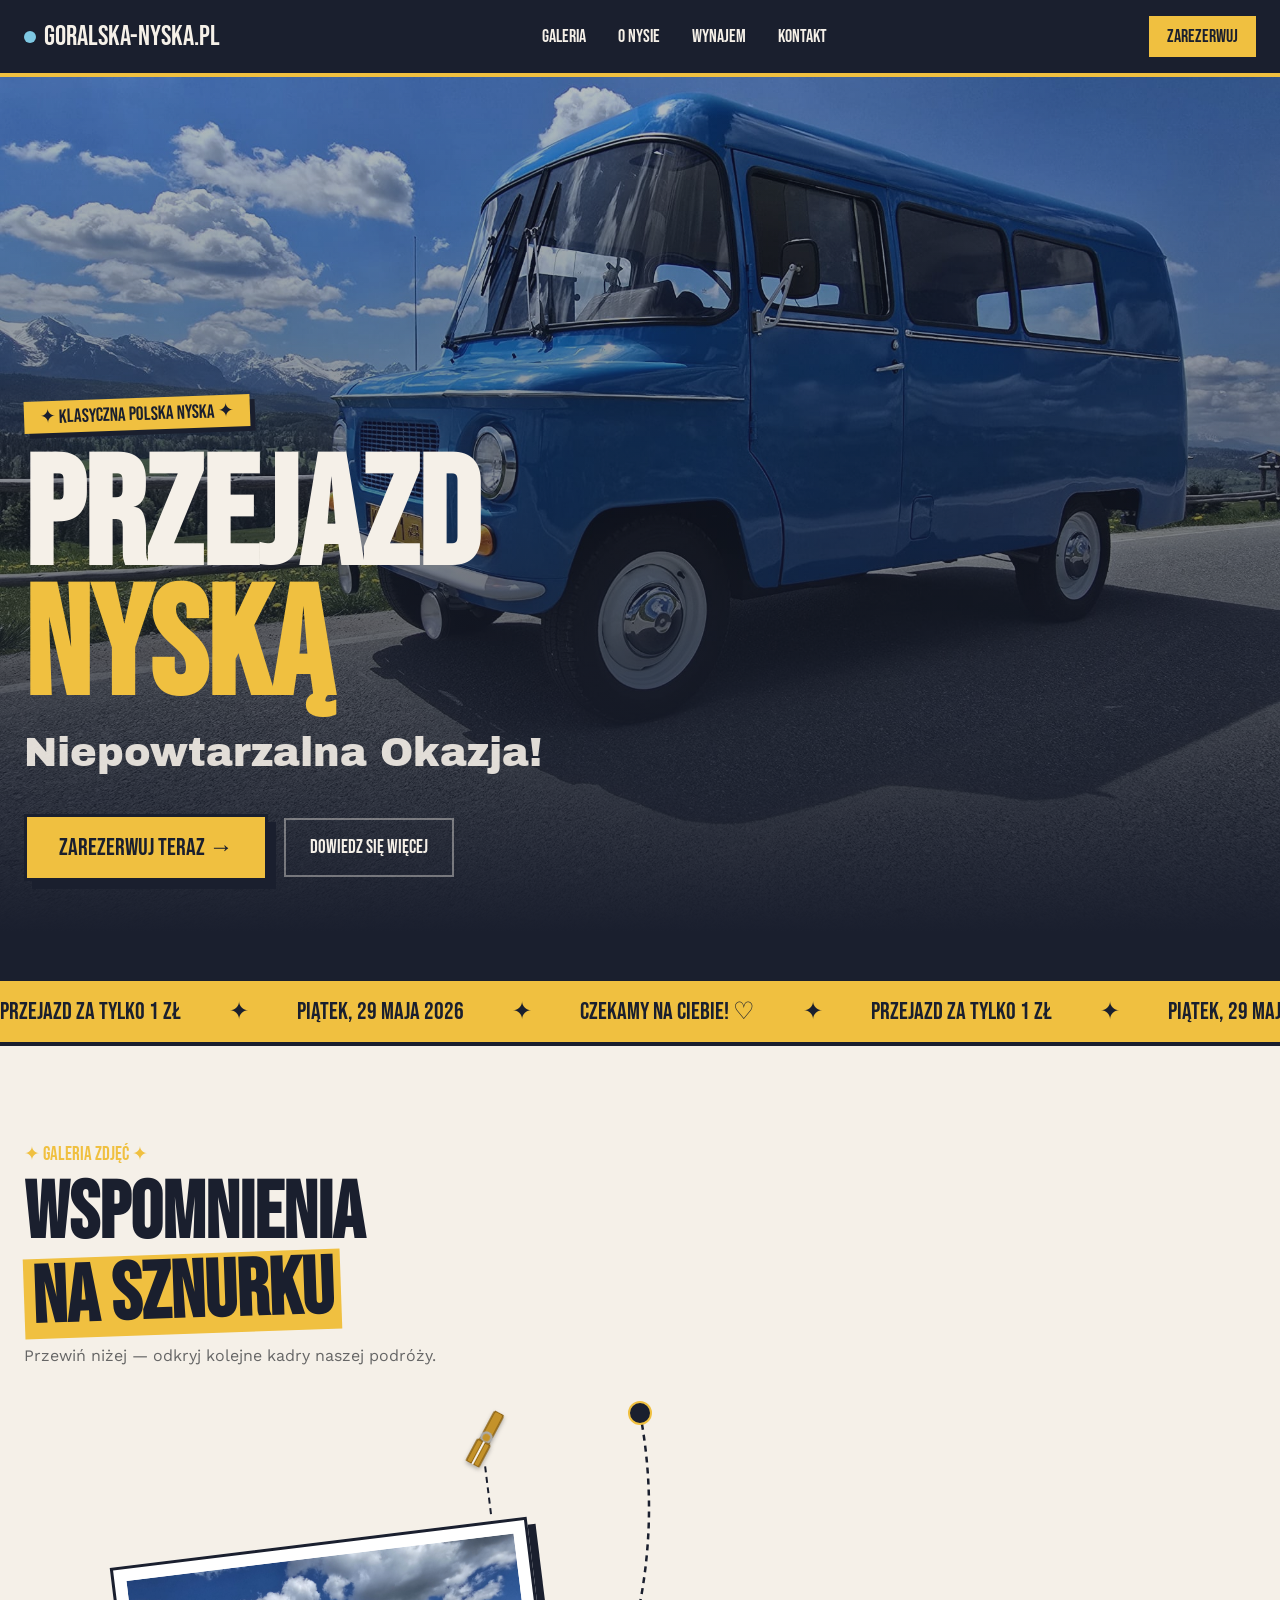
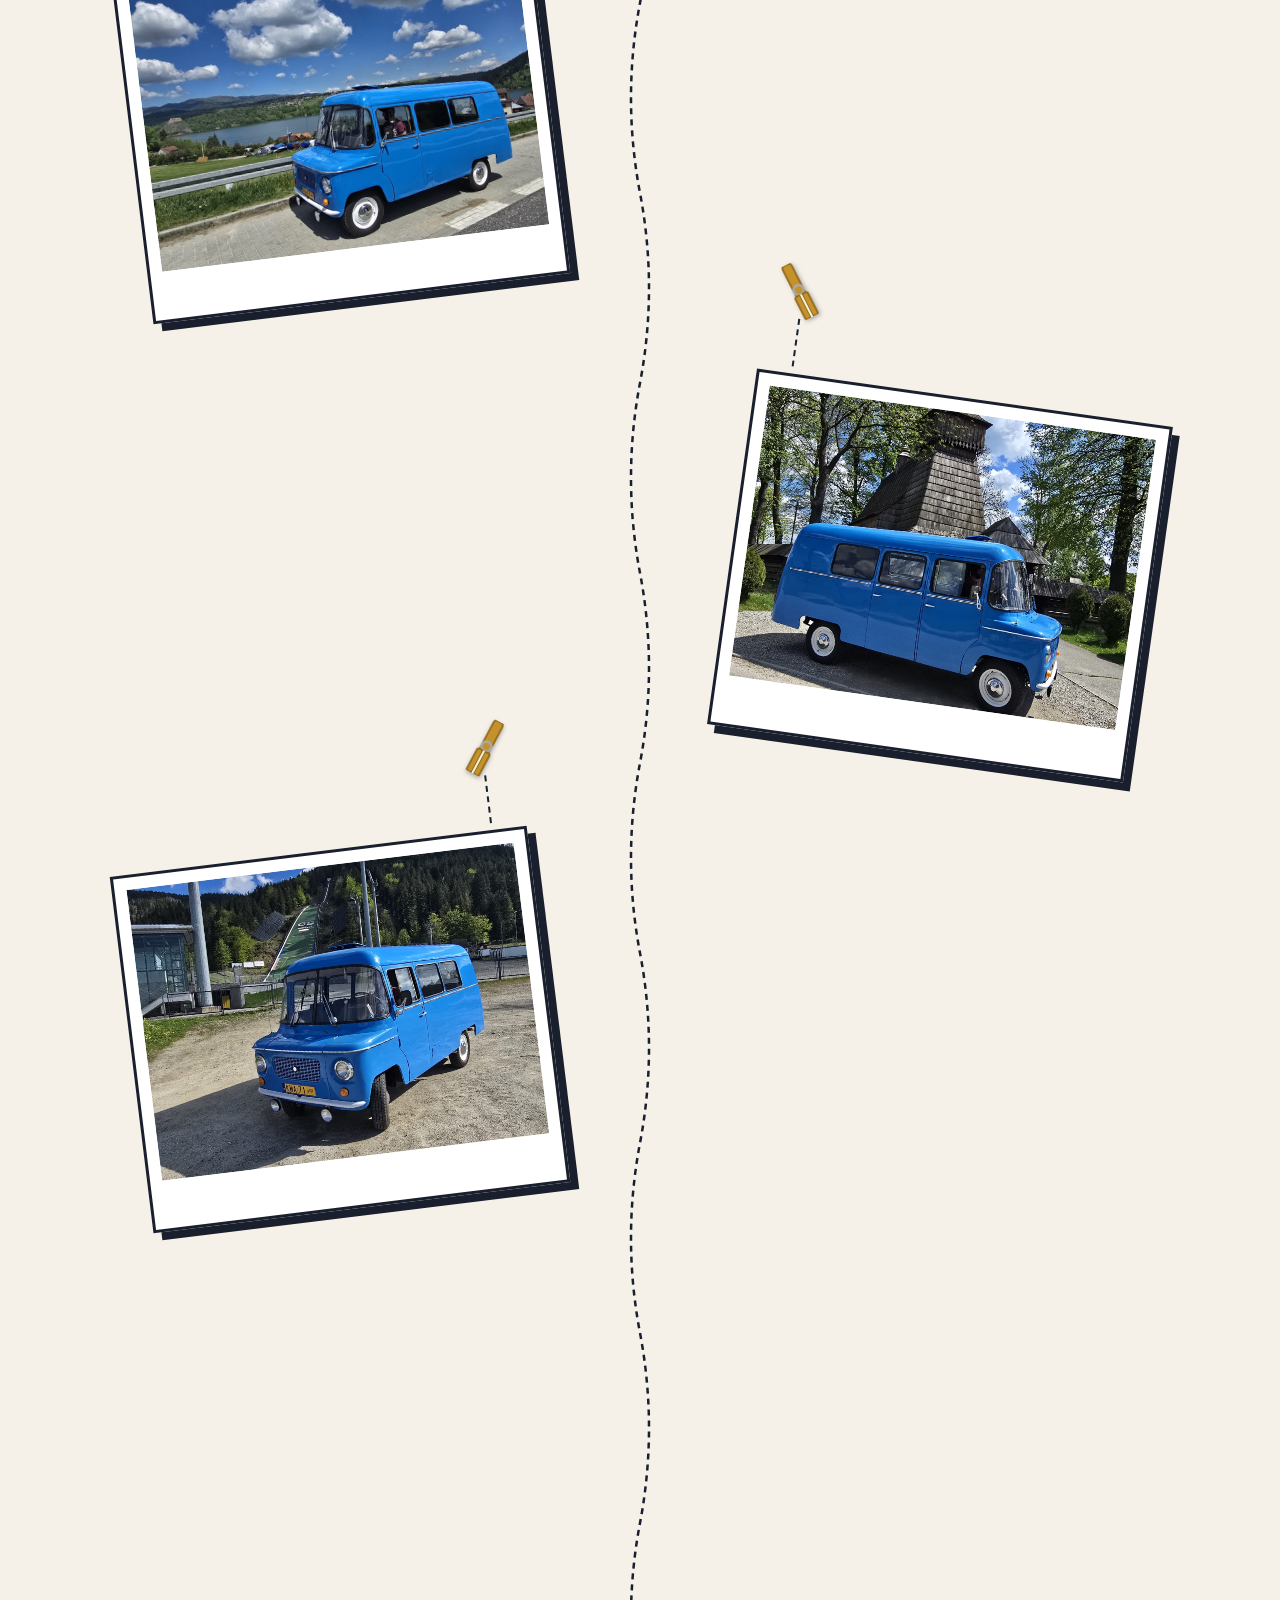
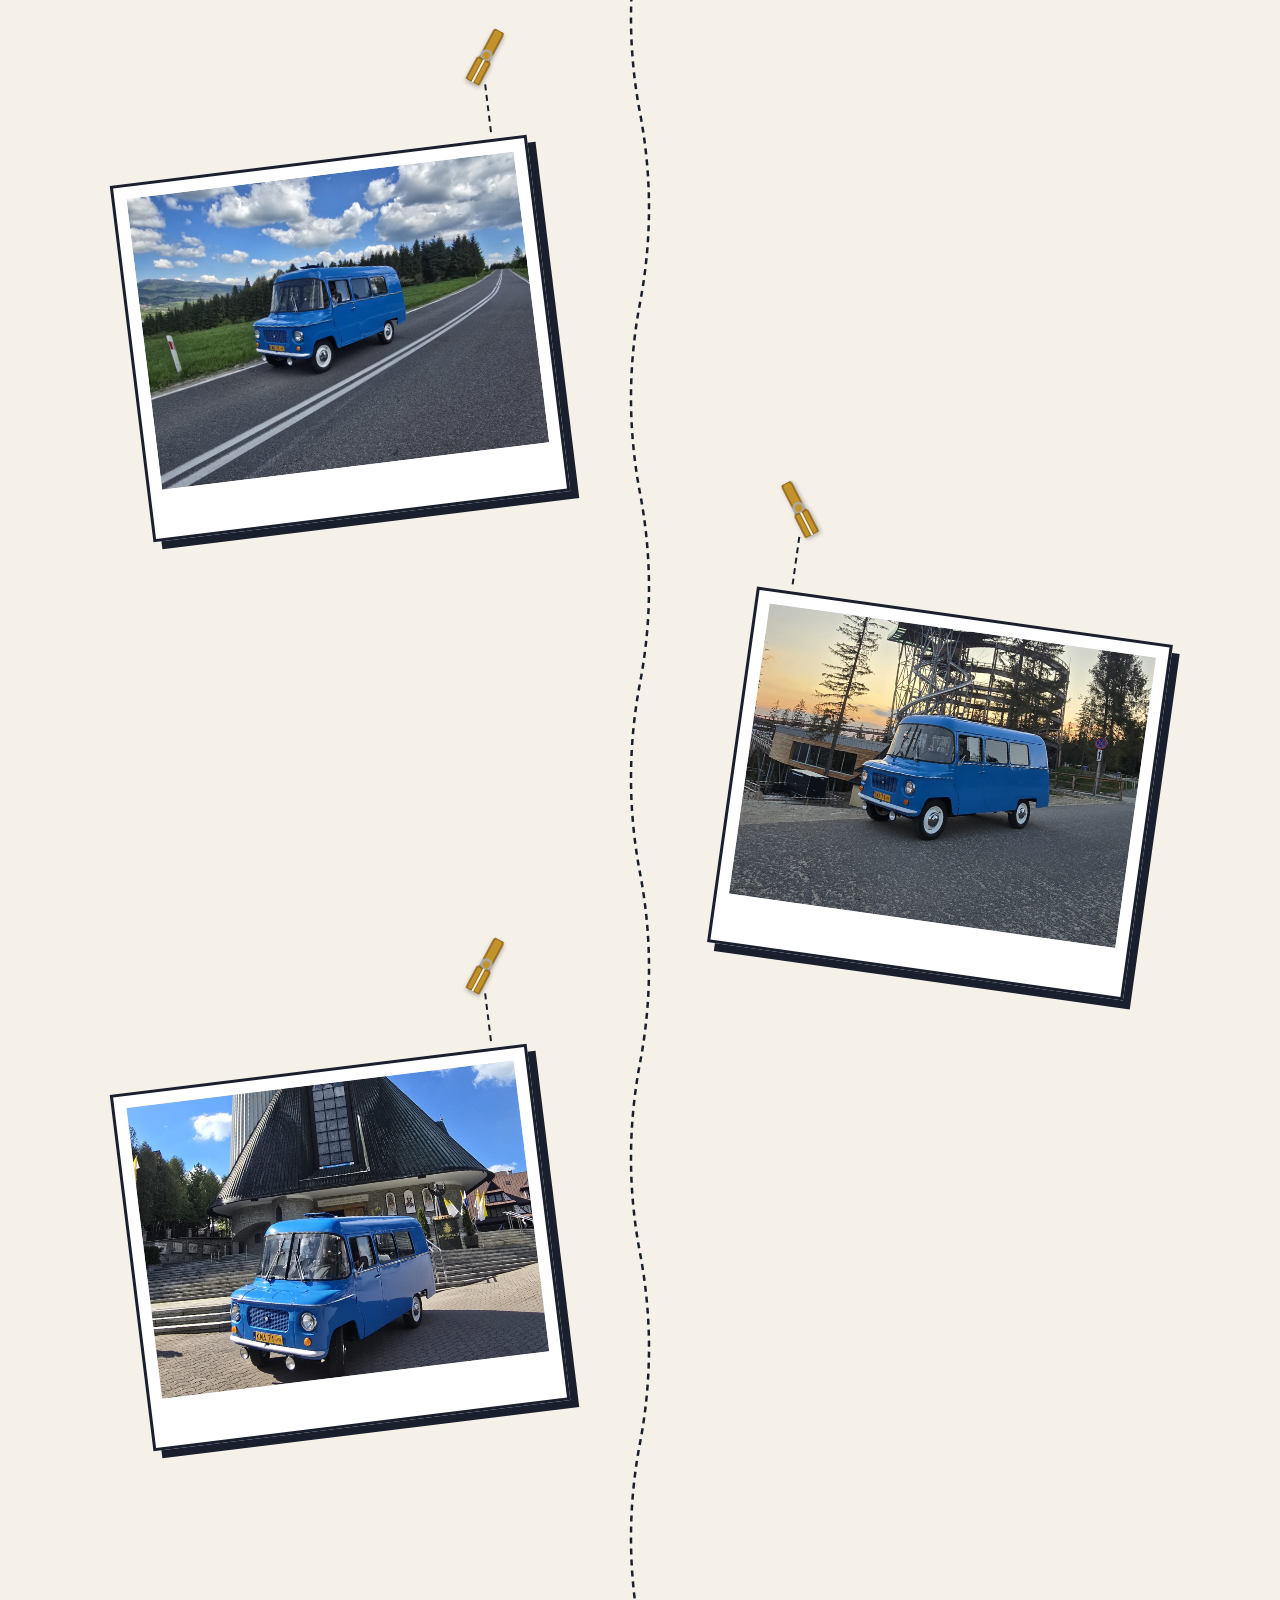
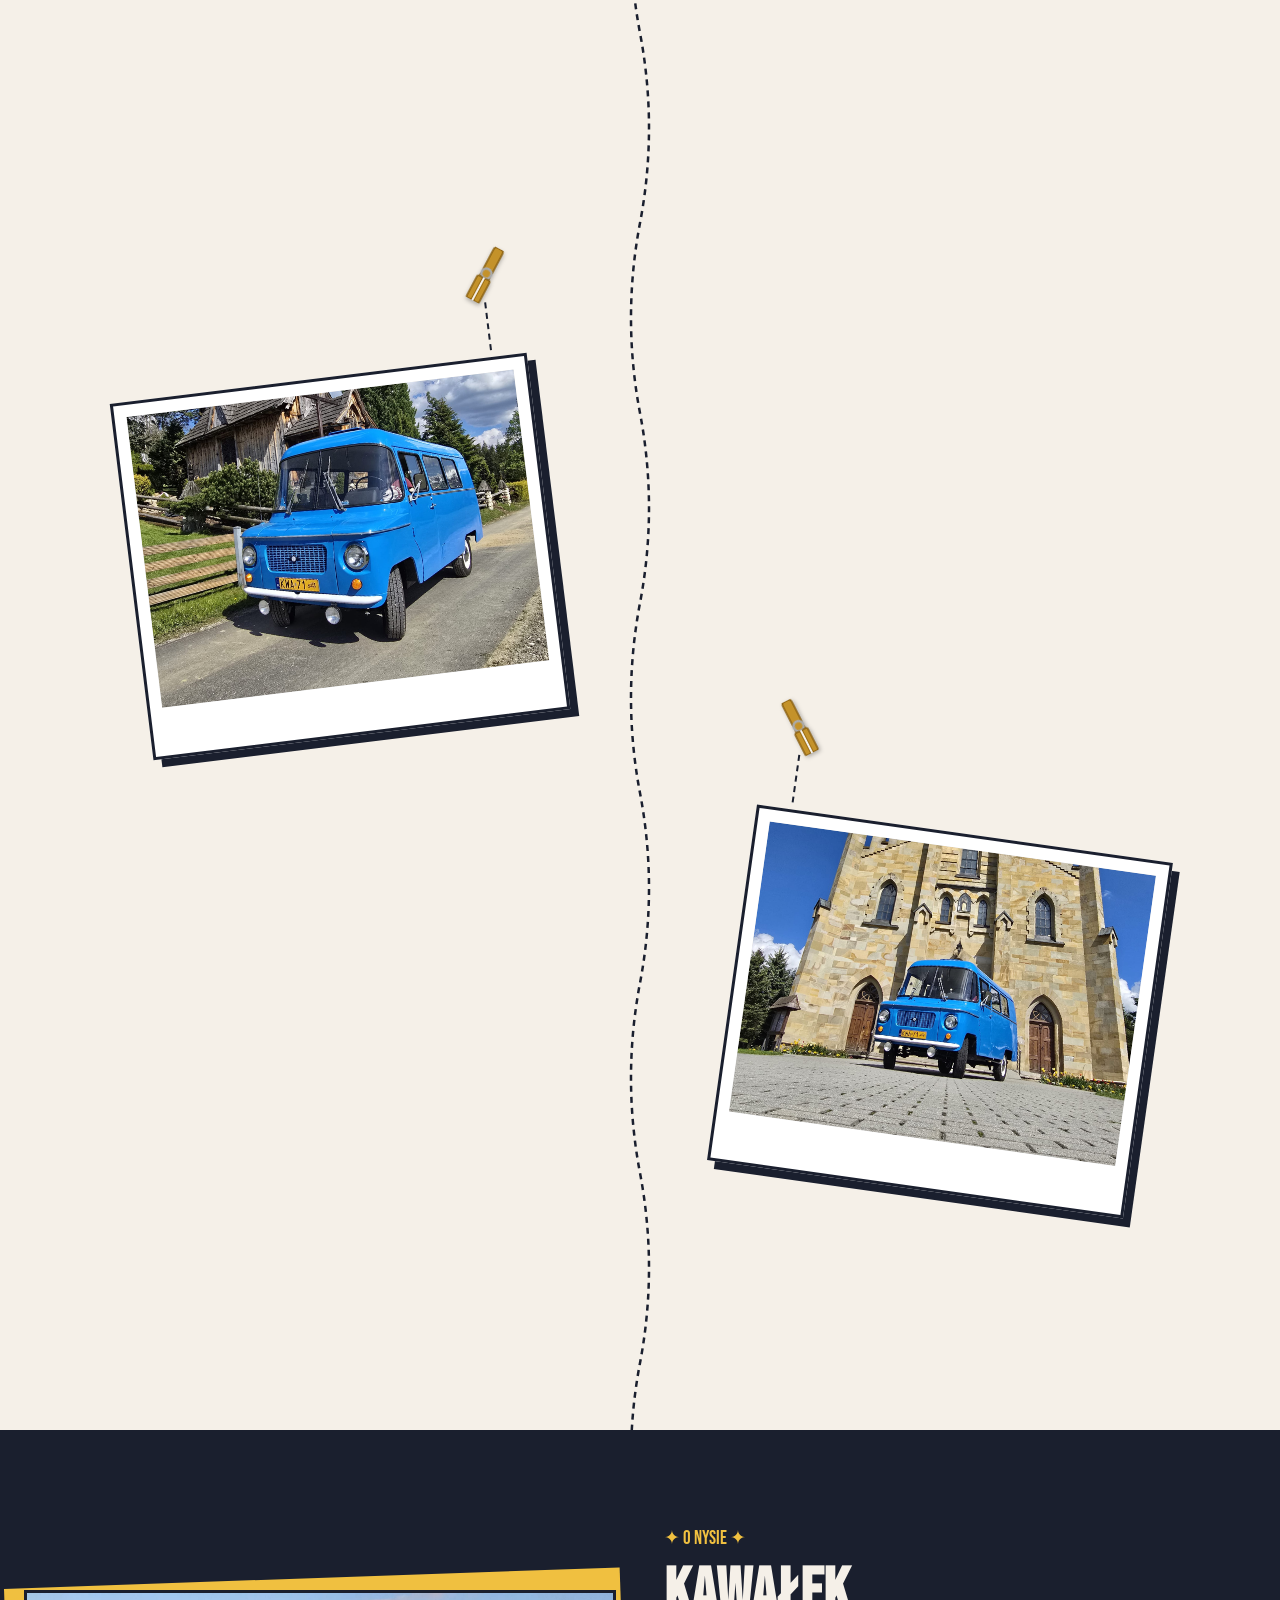
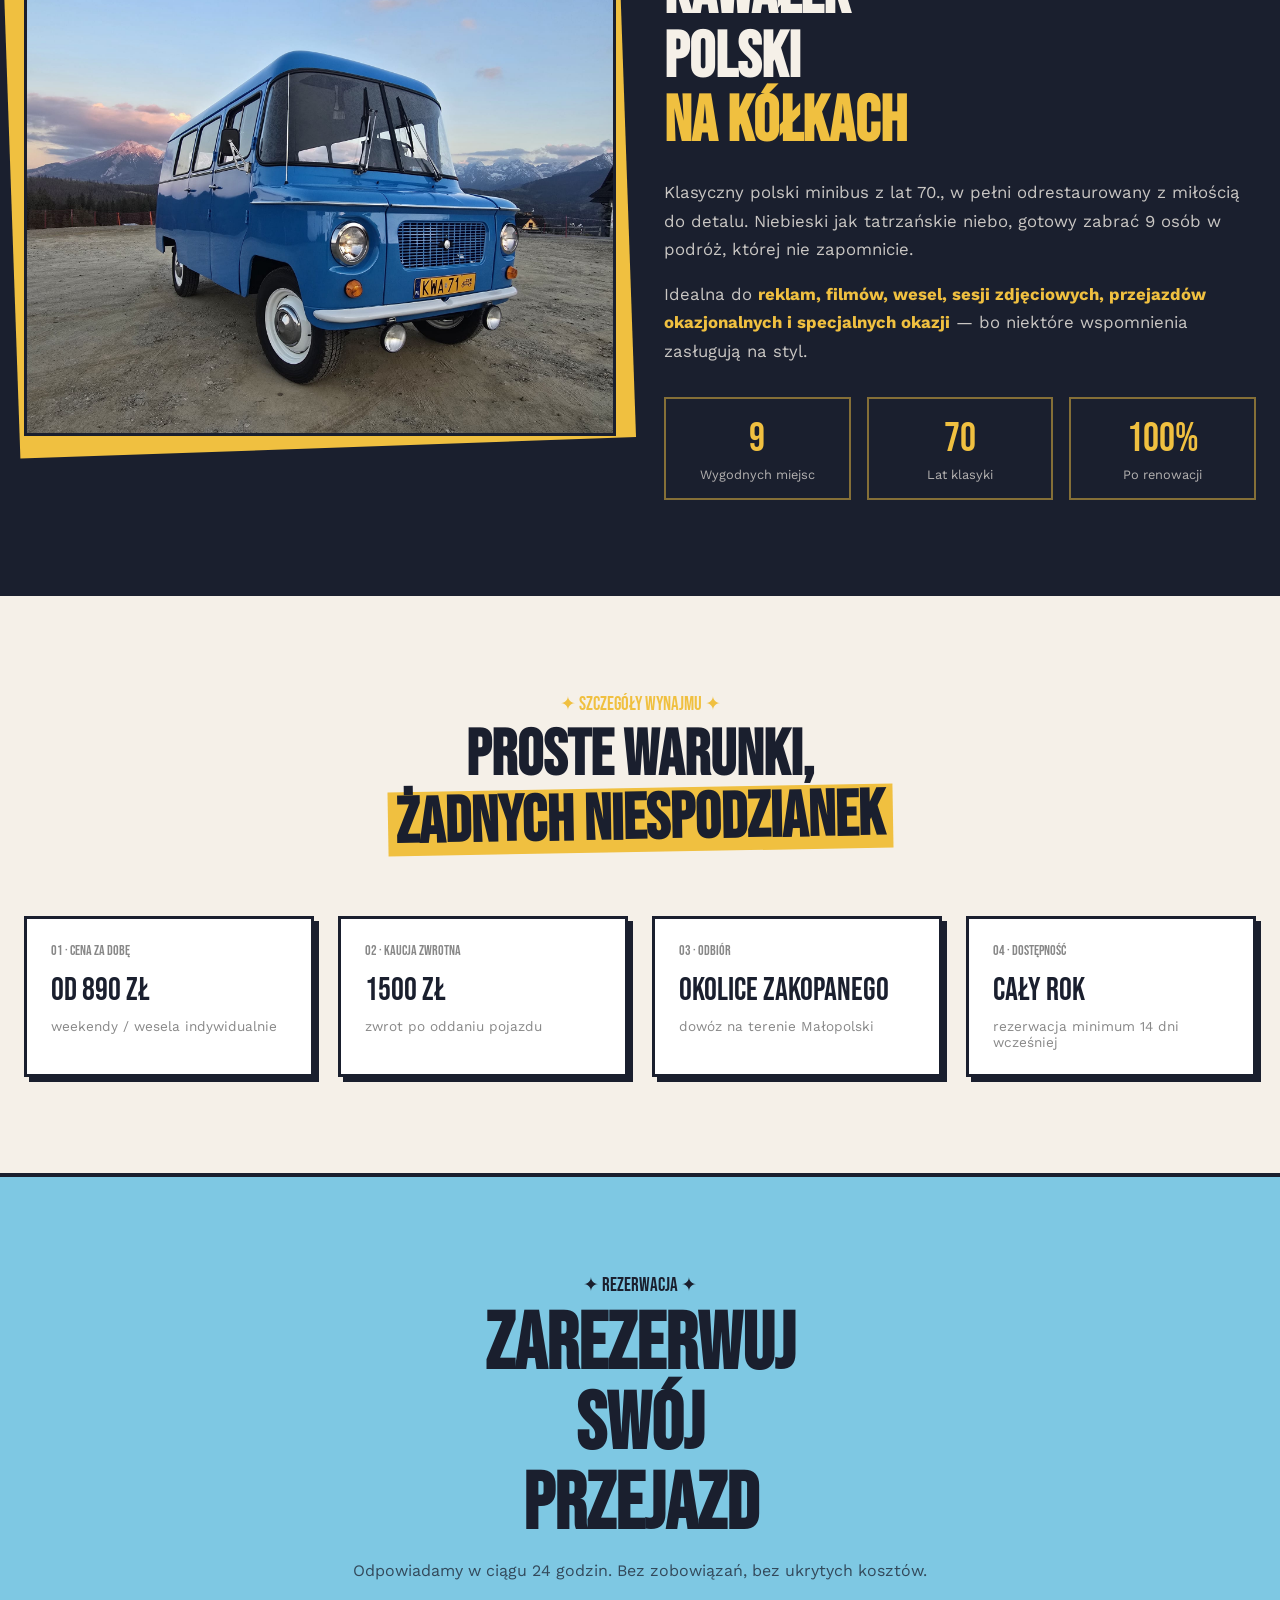
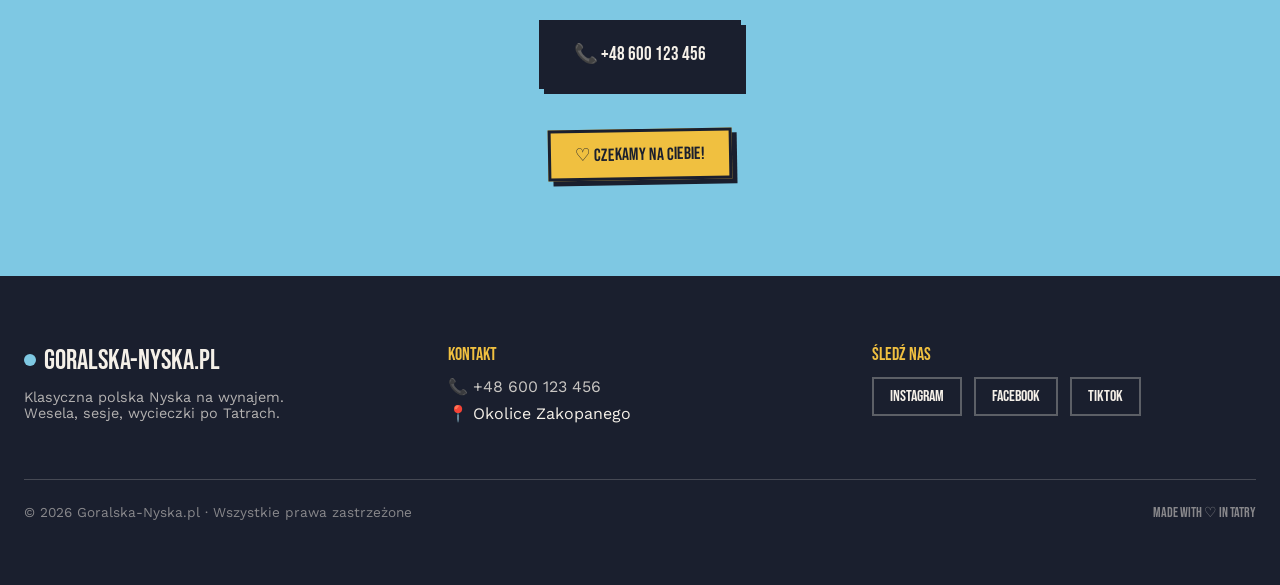
==== commit de2173e3: "Fix gallery centering, update branding to Goralska-Nyska.pl, remove email Co-Authored-By: Claude Son" ====
--- a/nysa-retro-ride/index.html
+++ b/nysa-retro-ride/index.html
@@ -3,8 +3,31 @@
 <head>
   <meta charset="utf-8">
   <meta name="viewport" content="width=device-width, initial-scale=1">
-  <title>Nyską.pl — Wynajem klasycznej Nyski w okolicach Tatr</title>
+  <title>Goralska-Nyska.pl — Wynajem klasycznej Nyski w okolicach Tatr</title>
   <meta name="description" content="Przejedź się klasyczną, niebieską Nyską! Wynajem zabytkowego polskiego minibusa na wesela, sesje i wycieczki po Tatrach.">
+
+  <!-- Canonical -->
+  <link rel="canonical" href="https://mjablonsky-create.github.io/pagebuilder/nysa-retro-ride/">
+
+  <!-- Favicon -->
+  <link rel="icon" type="image/svg+xml" href="assets/favicon.svg">
+
+  <!-- Open Graph -->
+  <meta property="og:type"        content="website">
+  <meta property="og:locale"      content="pl_PL">
+  <meta property="og:url"         content="https://mjablonsky-create.github.io/pagebuilder/nysa-retro-ride/">
+  <meta property="og:title"       content="Goralska-Nyska.pl — Wynajem klasycznej Nyski w okolicach Tatr">
+  <meta property="og:description" content="Przejedź się klasyczną, niebieską Nyską! Wynajem zabytkowego polskiego minibusa na wesela, sesje i wycieczki po Tatrach.">
+  <meta property="og:image"       content="https://mjablonsky-create.github.io/pagebuilder/nysa-retro-ride/assets/nysa-4.jpg">
+  <meta property="og:image:width"  content="1920">
+  <meta property="og:image:height" content="1280">
+  <meta property="og:image:alt"   content="Niebieska Nyska na górskiej drodze z Tatrami w tle">
+
+  <!-- Twitter Card -->
+  <meta name="twitter:card"        content="summary_large_image">
+  <meta name="twitter:title"       content="Goralska-Nyska.pl — Wynajem klasycznej Nyski w okolicach Tatr">
+  <meta name="twitter:description" content="Wynajem zabytkowego polskiego minibusa na wesela, sesje i wycieczki po Tatrach.">
+  <meta name="twitter:image"       content="https://mjablonsky-create.github.io/pagebuilder/nysa-retro-ride/assets/nysa-4.jpg">
 
   <!-- Google Fonts -->
   <link rel="preconnect" href="https://fonts.googleapis.com">
@@ -12,6 +35,42 @@
   <link href="https://fonts.googleapis.com/css2?family=Bebas+Neue&family=Archivo+Black&family=Work+Sans:wght@400;500;600&display=swap" rel="stylesheet">
 
   <link rel="stylesheet" href="nysa.css">
+
+  <!-- Structured Data -->
+  <script type="application/ld+json">
+  {
+    "@context": "https://schema.org",
+    "@type": "LocalBusiness",
+    "name": "Goralska-Nyska.pl",
+    "description": "Wynajem klasycznej Nyski — zabytkowego polskiego minibusa z lat 70. na wesela, sesje zdjęciowe, reklamy i przejazdy okazjonalne w okolicach Tatr.",
+    "url": "https://mjablonsky-create.github.io/pagebuilder/nysa-retro-ride/",
+    "telephone": "+48600123456",
+
+    "image": "https://mjablonsky-create.github.io/pagebuilder/nysa-retro-ride/assets/nysa-4.jpg",
+    "priceRange": "od 890 zł",
+    "address": {
+      "@type": "PostalAddress",
+      "addressLocality": "Zakopane",
+      "addressRegion": "Małopolska",
+      "addressCountry": "PL"
+    },
+    "areaServed": {
+      "@type": "GeoCircle",
+      "geoMidpoint": {
+        "@type": "GeoCoordinates",
+        "latitude": 49.2992,
+        "longitude": 19.9496
+      },
+      "geoRadius": "50000"
+    },
+    "openingHoursSpecification": {
+      "@type": "OpeningHoursSpecification",
+      "dayOfWeek": ["Monday","Tuesday","Wednesday","Thursday","Friday","Saturday","Sunday"],
+      "opens": "09:00",
+      "closes": "20:00"
+    }
+  }
+  </script>
 </head>
 <body>
 
@@ -20,7 +79,7 @@
   <div class="nav__inner">
     <a href="#hero" class="nav__logo">
       <span class="nav__logo-dot"></span>
-      NYSKĄ.PL
+      GORALSKA-NYSKA.PL
     </a>
     <div class="nav__links">
       <a href="#galeria">Galeria</a>
@@ -35,7 +94,7 @@
 <!-- HERO -->
 <section id="hero" class="hero">
   <div class="hero__bg">
-    <img src="assets/nysa-4.jpg" alt="Niebieska Nyska na górskiej drodze z Tatrami w tle" width="1920" height="1280">
+    <img src="assets/nysa-4.jpg" alt="Niebieska Nyska na górskiej drodze z Tatrami w tle" width="1920" height="1280" fetchpriority="high">
   </div>
   <div class="hero__content">
     <div class="hero__badge">✦ Klasyczna polska Nyska ✦</div>
@@ -76,52 +135,52 @@
 
       <div class="gallery-card left">
         <div class="gallery-card__thread"></div><div class="gallery-card__peg"><svg viewBox="0 0 22 58" width="22" height="58" xmlns="http://www.w3.org/2000/svg"><rect x="6" y="0" width="10" height="34" rx="3" fill="#c4922a" stroke="#8a6010" stroke-width="1.5"/><circle cx="11" cy="28" r="5" fill="none" stroke="#aaa" stroke-width="2.5"/><rect x="4" y="33" width="6" height="25" rx="2" fill="#c4922a" stroke="#8a6010" stroke-width="1.5"/><rect x="12" y="33" width="6" height="25" rx="2" fill="#c4922a" stroke="#8a6010" stroke-width="1.5"/><rect x="10" y="33" width="2" height="25" fill="#f5f0e8"/></svg></div>
-        <div class="gallery-card__inner"><div class="gallery-card__img"><img src="assets/nysa-2.jpg" alt="Nyska z przodu" loading="lazy"></div></div>
-      </div>
-
-      <div class="gallery-card right">
-        <div class="gallery-card__thread"></div><div class="gallery-card__peg"><svg viewBox="0 0 22 58" width="22" height="58" xmlns="http://www.w3.org/2000/svg"><rect x="6" y="0" width="10" height="34" rx="3" fill="#c4922a" stroke="#8a6010" stroke-width="1.5"/><circle cx="11" cy="28" r="5" fill="none" stroke="#aaa" stroke-width="2.5"/><rect x="4" y="33" width="6" height="25" rx="2" fill="#c4922a" stroke="#8a6010" stroke-width="1.5"/><rect x="12" y="33" width="6" height="25" rx="2" fill="#c4922a" stroke="#8a6010" stroke-width="1.5"/><rect x="10" y="33" width="2" height="25" fill="#f5f0e8"/></svg></div>
-        <div class="gallery-card__inner"><div class="gallery-card__img"><img src="assets/nysa-14.jpg" alt="Nyska przy drewnianym kościółku" loading="lazy"></div></div>
-      </div>
-
-      <div class="gallery-card left">
-        <div class="gallery-card__thread"></div><div class="gallery-card__peg"><svg viewBox="0 0 22 58" width="22" height="58" xmlns="http://www.w3.org/2000/svg"><rect x="6" y="0" width="10" height="34" rx="3" fill="#c4922a" stroke="#8a6010" stroke-width="1.5"/><circle cx="11" cy="28" r="5" fill="none" stroke="#aaa" stroke-width="2.5"/><rect x="4" y="33" width="6" height="25" rx="2" fill="#c4922a" stroke="#8a6010" stroke-width="1.5"/><rect x="12" y="33" width="6" height="25" rx="2" fill="#c4922a" stroke="#8a6010" stroke-width="1.5"/><rect x="10" y="33" width="2" height="25" fill="#f5f0e8"/></svg></div>
-        <div class="gallery-card__inner"><div class="gallery-card__img"><img src="assets/nysa-13.jpg" alt="Nyska przy skoczni w Zakopanem" loading="lazy"></div></div>
-      </div>
-
-      <div class="gallery-card right">
-        <div class="gallery-card__thread"></div><div class="gallery-card__peg"><svg viewBox="0 0 22 58" width="22" height="58" xmlns="http://www.w3.org/2000/svg"><rect x="6" y="0" width="10" height="34" rx="3" fill="#c4922a" stroke="#8a6010" stroke-width="1.5"/><circle cx="11" cy="28" r="5" fill="none" stroke="#aaa" stroke-width="2.5"/><rect x="4" y="33" width="6" height="25" rx="2" fill="#c4922a" stroke="#8a6010" stroke-width="1.5"/><rect x="12" y="33" width="6" height="25" rx="2" fill="#c4922a" stroke="#8a6010" stroke-width="1.5"/><rect x="10" y="33" width="2" height="25" fill="#f5f0e8"/></svg></div>
-        <div class="gallery-card__inner"><div class="gallery-card__img"><img src="assets/nysa-5.jpg" alt="Nyska weselna" loading="lazy" style="object-position:65% center"></div></div>
-      </div>
-
-      <div class="gallery-card left">
-        <div class="gallery-card__thread"></div><div class="gallery-card__peg"><svg viewBox="0 0 22 58" width="22" height="58" xmlns="http://www.w3.org/2000/svg"><rect x="6" y="0" width="10" height="34" rx="3" fill="#c4922a" stroke="#8a6010" stroke-width="1.5"/><circle cx="11" cy="28" r="5" fill="none" stroke="#aaa" stroke-width="2.5"/><rect x="4" y="33" width="6" height="25" rx="2" fill="#c4922a" stroke="#8a6010" stroke-width="1.5"/><rect x="12" y="33" width="6" height="25" rx="2" fill="#c4922a" stroke="#8a6010" stroke-width="1.5"/><rect x="10" y="33" width="2" height="25" fill="#f5f0e8"/></svg></div>
-        <div class="gallery-card__inner"><div class="gallery-card__img"><img src="assets/nysa-6.jpg" alt="Wnętrze Nyski" loading="lazy"></div></div>
-      </div>
-
-      <div class="gallery-card right">
-        <div class="gallery-card__thread"></div><div class="gallery-card__peg"><svg viewBox="0 0 22 58" width="22" height="58" xmlns="http://www.w3.org/2000/svg"><rect x="6" y="0" width="10" height="34" rx="3" fill="#c4922a" stroke="#8a6010" stroke-width="1.5"/><circle cx="11" cy="28" r="5" fill="none" stroke="#aaa" stroke-width="2.5"/><rect x="4" y="33" width="6" height="25" rx="2" fill="#c4922a" stroke="#8a6010" stroke-width="1.5"/><rect x="12" y="33" width="6" height="25" rx="2" fill="#c4922a" stroke="#8a6010" stroke-width="1.5"/><rect x="10" y="33" width="2" height="25" fill="#f5f0e8"/></svg></div>
-        <div class="gallery-card__inner"><div class="gallery-card__img"><img src="assets/nysa-7.jpg" alt="Nyska nad jeziorem" loading="lazy" style="object-position:center 80%"></div></div>
-      </div>
-
-      <div class="gallery-card left">
-        <div class="gallery-card__thread"></div><div class="gallery-card__peg"><svg viewBox="0 0 22 58" width="22" height="58" xmlns="http://www.w3.org/2000/svg"><rect x="6" y="0" width="10" height="34" rx="3" fill="#c4922a" stroke="#8a6010" stroke-width="1.5"/><circle cx="11" cy="28" r="5" fill="none" stroke="#aaa" stroke-width="2.5"/><rect x="4" y="33" width="6" height="25" rx="2" fill="#c4922a" stroke="#8a6010" stroke-width="1.5"/><rect x="12" y="33" width="6" height="25" rx="2" fill="#c4922a" stroke="#8a6010" stroke-width="1.5"/><rect x="10" y="33" width="2" height="25" fill="#f5f0e8"/></svg></div>
-        <div class="gallery-card__inner"><div class="gallery-card__img"><img src="assets/nysa-8.jpg" alt="Nyska w Tatrach" loading="lazy" style="object-position:center 75%"></div></div>
-      </div>
-
-      <div class="gallery-card right">
-        <div class="gallery-card__thread"></div><div class="gallery-card__peg"><svg viewBox="0 0 22 58" width="22" height="58" xmlns="http://www.w3.org/2000/svg"><rect x="6" y="0" width="10" height="34" rx="3" fill="#c4922a" stroke="#8a6010" stroke-width="1.5"/><circle cx="11" cy="28" r="5" fill="none" stroke="#aaa" stroke-width="2.5"/><rect x="4" y="33" width="6" height="25" rx="2" fill="#c4922a" stroke="#8a6010" stroke-width="1.5"/><rect x="12" y="33" width="6" height="25" rx="2" fill="#c4922a" stroke="#8a6010" stroke-width="1.5"/><rect x="10" y="33" width="2" height="25" fill="#f5f0e8"/></svg></div>
-        <div class="gallery-card__inner"><div class="gallery-card__img"><img src="assets/nysa-9.jpg" alt="Nyska z bliska" loading="lazy" style="object-position:70% 85%"></div></div>
-      </div>
-
-      <div class="gallery-card left">
-        <div class="gallery-card__thread"></div><div class="gallery-card__peg"><svg viewBox="0 0 22 58" width="22" height="58" xmlns="http://www.w3.org/2000/svg"><rect x="6" y="0" width="10" height="34" rx="3" fill="#c4922a" stroke="#8a6010" stroke-width="1.5"/><circle cx="11" cy="28" r="5" fill="none" stroke="#aaa" stroke-width="2.5"/><rect x="4" y="33" width="6" height="25" rx="2" fill="#c4922a" stroke="#8a6010" stroke-width="1.5"/><rect x="12" y="33" width="6" height="25" rx="2" fill="#c4922a" stroke="#8a6010" stroke-width="1.5"/><rect x="10" y="33" width="2" height="25" fill="#f5f0e8"/></svg></div>
-        <div class="gallery-card__inner"><div class="gallery-card__img"><img src="assets/nysa-10.jpg" alt="Sesja ślubna" loading="lazy" style="object-position:center 78%"></div></div>
-      </div>
-
-      <div class="gallery-card right">
-        <div class="gallery-card__thread"></div><div class="gallery-card__peg"><svg viewBox="0 0 22 58" width="22" height="58" xmlns="http://www.w3.org/2000/svg"><rect x="6" y="0" width="10" height="34" rx="3" fill="#c4922a" stroke="#8a6010" stroke-width="1.5"/><circle cx="11" cy="28" r="5" fill="none" stroke="#aaa" stroke-width="2.5"/><rect x="4" y="33" width="6" height="25" rx="2" fill="#c4922a" stroke="#8a6010" stroke-width="1.5"/><rect x="12" y="33" width="6" height="25" rx="2" fill="#c4922a" stroke="#8a6010" stroke-width="1.5"/><rect x="10" y="33" width="2" height="25" fill="#f5f0e8"/></svg></div>
-        <div class="gallery-card__inner"><div class="gallery-card__img"><img src="assets/nysa-11.jpg" alt="Nyska nad wodą" loading="lazy" style="object-position:center 85%"></div></div>
+        <div class="gallery-card__inner"><div class="gallery-card__img"><img src="assets/nysa-2.jpg" alt="Niebieska Nyska — widok z przodu, Zakopane" loading="lazy"></div></div>
+      </div>
+
+      <div class="gallery-card right">
+        <div class="gallery-card__thread"></div><div class="gallery-card__peg"><svg viewBox="0 0 22 58" width="22" height="58" xmlns="http://www.w3.org/2000/svg"><rect x="6" y="0" width="10" height="34" rx="3" fill="#c4922a" stroke="#8a6010" stroke-width="1.5"/><circle cx="11" cy="28" r="5" fill="none" stroke="#aaa" stroke-width="2.5"/><rect x="4" y="33" width="6" height="25" rx="2" fill="#c4922a" stroke="#8a6010" stroke-width="1.5"/><rect x="12" y="33" width="6" height="25" rx="2" fill="#c4922a" stroke="#8a6010" stroke-width="1.5"/><rect x="10" y="33" width="2" height="25" fill="#f5f0e8"/></svg></div>
+        <div class="gallery-card__inner"><div class="gallery-card__img"><img src="assets/nysa-14.jpg" alt="Nyska przy drewnianym kościółku w Tatrach" loading="lazy"></div></div>
+      </div>
+
+      <div class="gallery-card left">
+        <div class="gallery-card__thread"></div><div class="gallery-card__peg"><svg viewBox="0 0 22 58" width="22" height="58" xmlns="http://www.w3.org/2000/svg"><rect x="6" y="0" width="10" height="34" rx="3" fill="#c4922a" stroke="#8a6010" stroke-width="1.5"/><circle cx="11" cy="28" r="5" fill="none" stroke="#aaa" stroke-width="2.5"/><rect x="4" y="33" width="6" height="25" rx="2" fill="#c4922a" stroke="#8a6010" stroke-width="1.5"/><rect x="12" y="33" width="6" height="25" rx="2" fill="#c4922a" stroke="#8a6010" stroke-width="1.5"/><rect x="10" y="33" width="2" height="25" fill="#f5f0e8"/></svg></div>
+        <div class="gallery-card__inner"><div class="gallery-card__img"><img src="assets/nysa-13.jpg" alt="Klasyczna Nyska przy skoczni narciarskiej w Zakopanem" loading="lazy"></div></div>
+      </div>
+
+      <div class="gallery-card right">
+        <div class="gallery-card__thread"></div><div class="gallery-card__peg"><svg viewBox="0 0 22 58" width="22" height="58" xmlns="http://www.w3.org/2000/svg"><rect x="6" y="0" width="10" height="34" rx="3" fill="#c4922a" stroke="#8a6010" stroke-width="1.5"/><circle cx="11" cy="28" r="5" fill="none" stroke="#aaa" stroke-width="2.5"/><rect x="4" y="33" width="6" height="25" rx="2" fill="#c4922a" stroke="#8a6010" stroke-width="1.5"/><rect x="12" y="33" width="6" height="25" rx="2" fill="#c4922a" stroke="#8a6010" stroke-width="1.5"/><rect x="10" y="33" width="2" height="25" fill="#f5f0e8"/></svg></div>
+        <div class="gallery-card__inner"><div class="gallery-card__img"><img src="assets/nysa-5.jpg" alt="Nyska jako auto na wesele — dekoracje i Tatry" loading="lazy" style="object-position:65% center"></div></div>
+      </div>
+
+      <div class="gallery-card left">
+        <div class="gallery-card__thread"></div><div class="gallery-card__peg"><svg viewBox="0 0 22 58" width="22" height="58" xmlns="http://www.w3.org/2000/svg"><rect x="6" y="0" width="10" height="34" rx="3" fill="#c4922a" stroke="#8a6010" stroke-width="1.5"/><circle cx="11" cy="28" r="5" fill="none" stroke="#aaa" stroke-width="2.5"/><rect x="4" y="33" width="6" height="25" rx="2" fill="#c4922a" stroke="#8a6010" stroke-width="1.5"/><rect x="12" y="33" width="6" height="25" rx="2" fill="#c4922a" stroke="#8a6010" stroke-width="1.5"/><rect x="10" y="33" width="2" height="25" fill="#f5f0e8"/></svg></div>
+        <div class="gallery-card__inner"><div class="gallery-card__img"><img src="assets/nysa-6.jpg" alt="Wnętrze klasycznej Nyski — 9 miejsc siedzących" loading="lazy"></div></div>
+      </div>
+
+      <div class="gallery-card right">
+        <div class="gallery-card__thread"></div><div class="gallery-card__peg"><svg viewBox="0 0 22 58" width="22" height="58" xmlns="http://www.w3.org/2000/svg"><rect x="6" y="0" width="10" height="34" rx="3" fill="#c4922a" stroke="#8a6010" stroke-width="1.5"/><circle cx="11" cy="28" r="5" fill="none" stroke="#aaa" stroke-width="2.5"/><rect x="4" y="33" width="6" height="25" rx="2" fill="#c4922a" stroke="#8a6010" stroke-width="1.5"/><rect x="12" y="33" width="6" height="25" rx="2" fill="#c4922a" stroke="#8a6010" stroke-width="1.5"/><rect x="10" y="33" width="2" height="25" fill="#f5f0e8"/></svg></div>
+        <div class="gallery-card__inner"><div class="gallery-card__img"><img src="assets/nysa-7.jpg" alt="Nyska nad górskim jeziorem w Tatrach" loading="lazy" style="object-position:center 80%"></div></div>
+      </div>
+
+      <div class="gallery-card left">
+        <div class="gallery-card__thread"></div><div class="gallery-card__peg"><svg viewBox="0 0 22 58" width="22" height="58" xmlns="http://www.w3.org/2000/svg"><rect x="6" y="0" width="10" height="34" rx="3" fill="#c4922a" stroke="#8a6010" stroke-width="1.5"/><circle cx="11" cy="28" r="5" fill="none" stroke="#aaa" stroke-width="2.5"/><rect x="4" y="33" width="6" height="25" rx="2" fill="#c4922a" stroke="#8a6010" stroke-width="1.5"/><rect x="12" y="33" width="6" height="25" rx="2" fill="#c4922a" stroke="#8a6010" stroke-width="1.5"/><rect x="10" y="33" width="2" height="25" fill="#f5f0e8"/></svg></div>
+        <div class="gallery-card__inner"><div class="gallery-card__img"><img src="assets/nysa-8.jpg" alt="Nyska na tle Tatr — wynajem na sesję zdjęciową" loading="lazy" style="object-position:center 75%"></div></div>
+      </div>
+
+      <div class="gallery-card right">
+        <div class="gallery-card__thread"></div><div class="gallery-card__peg"><svg viewBox="0 0 22 58" width="22" height="58" xmlns="http://www.w3.org/2000/svg"><rect x="6" y="0" width="10" height="34" rx="3" fill="#c4922a" stroke="#8a6010" stroke-width="1.5"/><circle cx="11" cy="28" r="5" fill="none" stroke="#aaa" stroke-width="2.5"/><rect x="4" y="33" width="6" height="25" rx="2" fill="#c4922a" stroke="#8a6010" stroke-width="1.5"/><rect x="12" y="33" width="6" height="25" rx="2" fill="#c4922a" stroke="#8a6010" stroke-width="1.5"/><rect x="10" y="33" width="2" height="25" fill="#f5f0e8"/></svg></div>
+        <div class="gallery-card__inner"><div class="gallery-card__img"><img src="assets/nysa-9.jpg" alt="Detale Nyski — stylowe auto retro na wynajem" loading="lazy" style="object-position:70% 85%"></div></div>
+      </div>
+
+      <div class="gallery-card left">
+        <div class="gallery-card__thread"></div><div class="gallery-card__peg"><svg viewBox="0 0 22 58" width="22" height="58" xmlns="http://www.w3.org/2000/svg"><rect x="6" y="0" width="10" height="34" rx="3" fill="#c4922a" stroke="#8a6010" stroke-width="1.5"/><circle cx="11" cy="28" r="5" fill="none" stroke="#aaa" stroke-width="2.5"/><rect x="4" y="33" width="6" height="25" rx="2" fill="#c4922a" stroke="#8a6010" stroke-width="1.5"/><rect x="12" y="33" width="6" height="25" rx="2" fill="#c4922a" stroke="#8a6010" stroke-width="1.5"/><rect x="10" y="33" width="2" height="25" fill="#f5f0e8"/></svg></div>
+        <div class="gallery-card__inner"><div class="gallery-card__img"><img src="assets/nysa-10.jpg" alt="Sesja zdjęciowa z Nyską — młoda para w Tatrach" loading="lazy" style="object-position:center 78%"></div></div>
+      </div>
+
+      <div class="gallery-card right">
+        <div class="gallery-card__thread"></div><div class="gallery-card__peg"><svg viewBox="0 0 22 58" width="22" height="58" xmlns="http://www.w3.org/2000/svg"><rect x="6" y="0" width="10" height="34" rx="3" fill="#c4922a" stroke="#8a6010" stroke-width="1.5"/><circle cx="11" cy="28" r="5" fill="none" stroke="#aaa" stroke-width="2.5"/><rect x="4" y="33" width="6" height="25" rx="2" fill="#c4922a" stroke="#8a6010" stroke-width="1.5"/><rect x="12" y="33" width="6" height="25" rx="2" fill="#c4922a" stroke="#8a6010" stroke-width="1.5"/><rect x="10" y="33" width="2" height="25" fill="#f5f0e8"/></svg></div>
+        <div class="gallery-card__inner"><div class="gallery-card__img"><img src="assets/nysa-11.jpg" alt="Nyska przy rzece w okolicach Zakopanego" loading="lazy" style="object-position:center 85%"></div></div>
       </div>
 
     </div>
@@ -197,7 +256,7 @@
     <p class="contact__subtitle">Odpowiadamy w ciągu 24 godzin. Bez zobowiązań, bez ukrytych kosztów.</p>
     <div class="contact__buttons">
       <a href="tel:+48600123456" class="contact__btn-phone">📞 +48 600 123 456</a>
-      <a href="mailto:hej@nyska.pl" class="contact__btn-email">✉ hej@nyska.pl</a>
+      
     </div>
     <div class="contact__badge">♡ Czekamy na Ciebie!</div>
   </div>
@@ -209,7 +268,7 @@
     <div>
       <div class="footer__logo">
         <span class="footer__logo-dot"></span>
-        NYSKĄ.PL
+        GORALSKA-NYSKA.PL
       </div>
       <p class="footer__tagline">Klasyczna polska Nyska na wynajem.<br>Wesela, sesje, wycieczki po Tatrach.</p>
     </div>
@@ -217,7 +276,7 @@
       <div class="footer__heading">Kontakt</div>
       <ul class="footer__list">
         <li><a href="tel:+48600123456">📞 +48 600 123 456</a></li>
-        <li><a href="mailto:hej@nyska.pl">✉ hej@nyska.pl</a></li>
+        
         <li>📍 Okolice Zakopanego</li>
       </ul>
     </div>
@@ -231,7 +290,7 @@
     </div>
   </div>
   <div class="footer__bottom">
-    <span>© 2026 Nyską.pl · Wszystkie prawa zastrzeżone</span>
+    <span>© 2026 Goralska-Nyska.pl · Wszystkie prawa zastrzeżone</span>
     <span class="footer__bottom-right">Made with ♡ in Tatry</span>
   </div>
 </footer>
--- a/nysa-retro-ride/nysa.css
+++ b/nysa-retro-ride/nysa.css
@@ -300,7 +300,7 @@
 .gallery__items {
   display: flex;
   flex-direction: column;
-  padding: 3rem 0;
+  padding: 8rem 0 3rem;
 }
 
 /* Gallery card base */
@@ -314,12 +314,12 @@
 
 .gallery-card.left {
   align-self: flex-start;
-  margin-left: calc(50% - 600px);
+  margin-left: max(0px, calc(50% - 600px));
   transform: rotate(-7deg) translateY(-50px);
 }
 .gallery-card.right {
   align-self: flex-end;
-  margin-right: calc(50% - 600px);
+  margin-right: max(0px, calc(50% - 600px));
   transform: rotate(8deg) translateY(-50px);
 }
 
@@ -389,37 +389,58 @@
 
 @media (max-width: 1280px) {
   .gallery-card { width: 420px; }
-  .gallery-card.left  { margin-left: calc(50% - 510px); }
-  .gallery-card.right { margin-right: calc(50% - 510px); }
+  .gallery-card.left  { margin-left: max(0px, calc(50% - 510px)); }
+  .gallery-card.right { margin-right: max(0px, calc(50% - 510px)); }
 }
 
 @media (max-width: 1000px) {
   .gallery-card { width: 320px; }
-  .gallery-card.left  { margin-left: calc(50% - 400px); }
-  .gallery-card.right { margin-right: calc(50% - 400px); }
+  .gallery-card.left  { margin-left: max(0px, calc(50% - 400px)); }
+  .gallery-card.right { margin-right: max(0px, calc(50% - 400px)); }
 }
 
 @media (max-width: 740px) {
   .gallery-card { width: 260px; }
-  .gallery-card.left  { margin-left: calc(50% - 320px); }
-  .gallery-card.right { margin-right: calc(50% - 320px); }
+  .gallery-card.left  { margin-left: max(0px, calc(50% - 320px)); }
+  .gallery-card.right { margin-right: max(0px, calc(50% - 320px)); }
 }
 
 @media (max-width: 640px) {
-  .gallery__rope,
-  .gallery__string-dot,
-  .gallery-card__peg,
-  .gallery-card__thread { display: none; }
-  .gallery-card.left,
+  .gallery-card {
+    width: 44vw;
+    margin-bottom: 4rem;
+  }
+  .gallery-card.left {
+    align-self: flex-start;
+    margin-left: 2vw;
+    margin-right: 0;
+    transform: rotate(-4deg) translateY(-30px);
+  }
   .gallery-card.right {
-    align-self: center;
-    margin-left: auto;
-    margin-right: auto;
-    width: min(420px, 92vw);
-    transform: rotate(0deg) translateY(-30px);
+    align-self: flex-end;
+    margin-right: 2vw;
+    margin-left: 0;
+    transform: rotate(4deg) translateY(-30px);
   }
-  .gallery-card.visible.left,
-  .gallery-card.visible.right { transform: rotate(0deg) translateY(0); }
+  .gallery-card.visible.left  { transform: rotate(-4deg) translateY(0); }
+  .gallery-card.visible.right { transform: rotate(4deg)  translateY(0); }
+  .gallery-card__peg {
+    top: -80px;
+    right: 8px;
+  }
+  .gallery-card.right .gallery-card__peg {
+    left: 8px;
+    right: auto;
+  }
+  .gallery-card__thread {
+    top: -38px;
+    right: 18px;
+    height: 32px;
+  }
+  .gallery-card.right .gallery-card__thread {
+    left: 18px;
+    right: auto;
+  }
 }
 
 /* 8. About
